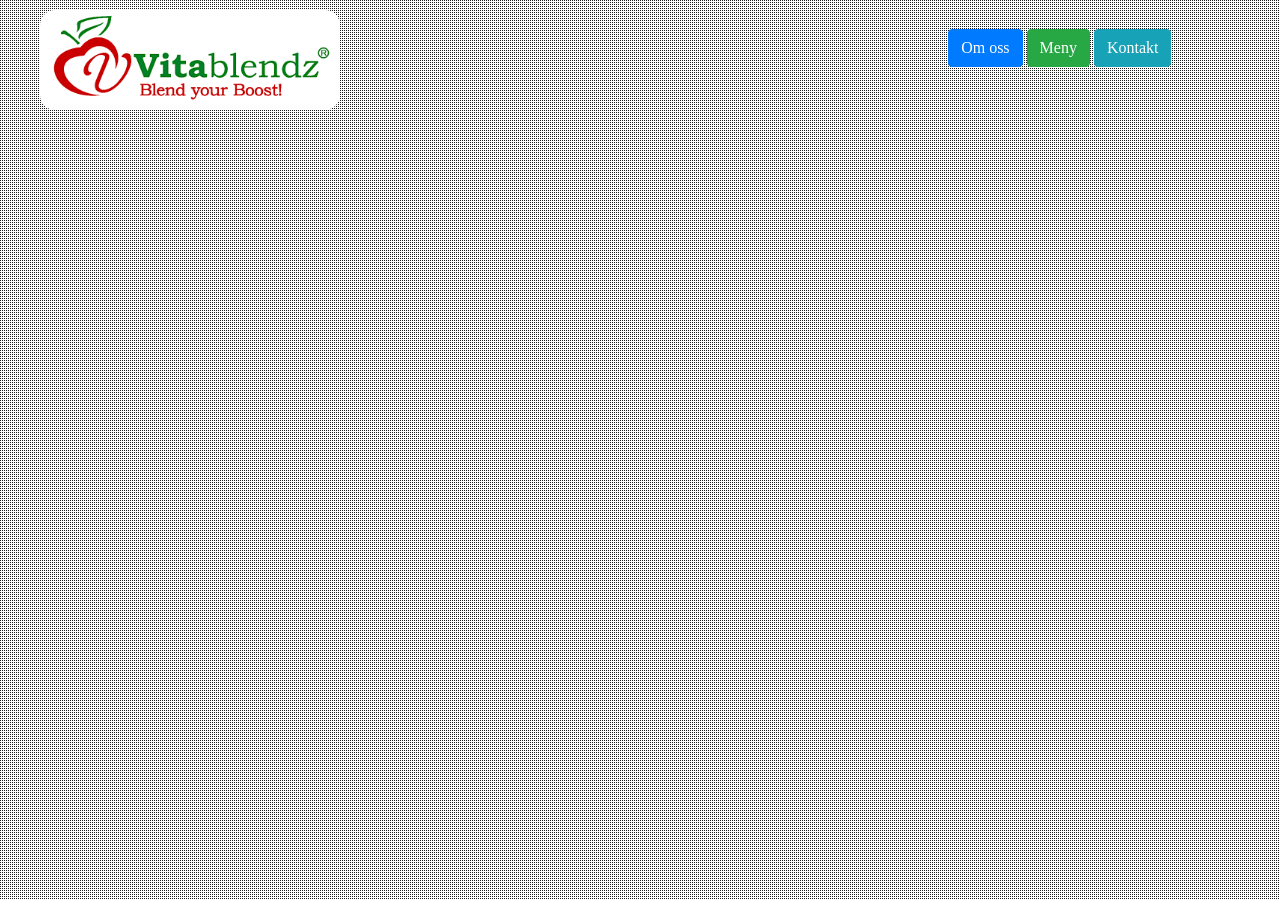
==== index.html @ 2c44084e "Created juice shop website A mouthwatering web desing for a juice shop." ====
<!DOCTYPE html>
<html lang="en">
  <head>
    <!-- Required meta tags -->
    <meta charset="utf-8">
    <meta name="viewport" content="width=device-width, initial-scale=1, shrink-to-fit=no">

    <!-- Bootstrap CSS -->
    <link rel="stylesheet" href="https://maxcdn.bootstrapcdn.com/bootstrap/4.0.0-beta/css/bootstrap.min.css" integrity="sha384-/Y6pD6FV/Vv2HJnA6t+vslU6fwYXjCFtcEpHbNJ0lyAFsXTsjBbfaDjzALeQsN6M" crossorigin="anonymous">
     
    <link rel="stylesheet" type="text/css" href="css/style.css" />
      <link rel="stylesheet" href="https://cdnjs.cloudflare.com/ajax/libs/animate.css/3.5.2/animate.min.css">
      
      <link href="https://maxcdn.bootstrapcdn.com/font-awesome/4.7.0/css/font-awesome.min.css" rel="stylesheet" integrity="sha384-wvfXpqpZZVQGK6TAh5PVlGOfQNHSoD2xbE+QkPxCAFlNEevoEH3Sl0sibVcOQVnN" crossorigin="anonymous">
      <link href="https://fonts.googleapis.com/css?family=Wendy+One" rel="stylesheet">
    
    <script type="text/javascript" src="js/modernizr.custom.25376.js"></script>
      
    <title>Vitablendz</title>
      
  </head>
    
    
    
    
  <body id="page">
     
     
    <ul class="cb-slideshow">
            <li><span>Image 06</span><div><h3>Frozen·Yogurt</h3></div></li>
            <li><span>Image 05</span><div><h3>Smoothie·shakes</h3></div></li>
            <li><span>Image 04</span><div><h3>Super·Juice</h3></div></li>
            <li><span>Image 03</span><div><h3>Iced·Coffee</h3></div></li>
            <li><span>Image 02</span><div><h3>Green·Tea·Latte</h3></div></li>
            <li><span>Image 01</span><div><h3>Blend·Your·Boost</h3></div></li>
            
        </ul>
      
      
      
          

     <div class="container" >
            
            <header>
                
                <img src="images/vitablendzLogo.jpg" width="250" height="100" alt="" id="vitaLogo">
                
                <!-- Button trigger modal -->
                <form class="form-inline" style="position:absolute; top:40%; right:1%; transform:translateY(-50%);">
                   
                
                    
                <button type="button" class="btn btn-primary" data-toggle="modal" data-target="#myModal1">
                  Om oss
                </button>

                <button type="button" class="btn btn-success" data-toggle="modal" data-target="#myModal2">
                  Meny
                </button>

                <button type="button" class="btn btn-info btn-md" data-toggle="modal" data-target="#myModal3">
                   Kontakt
                </button>
                    
                   <!--
                <button type="button" class="btn btn-primary" data-toggle="modal" data-target="#myModal4">
                  <a class="link link--yaku" href="#">
					<span>Y</span><span>a</span><span>k</span><span>u</span>					
				</a>
                </button>
                    -->
                </form>
          </header>
          
      </div>
     

    
 
      
      
      
      <!-- modal 1 starts here -->  
      
<div class="modal fade" id="myModal1" tabindex="-1" role="dialog" aria-labelledby="myModalLabel">
  <div class="modal-dialog modal-lg" role="document">
    <div class="modal-content">
      <div class="modal-header">
        <button type="button" class="close" data-dismiss="modal" aria-label="Close"><span aria-hidden="true">&times;</span></button>
        
        <h4 class="modal-title animated bounceInLeft" id="myModalLabel">Om oss</h4>
      </div>
      <div class="modal-body">
          
          <div class="container-fluid">
            <div class="row" id="OmOssInfo">
                <div class="col-sd-4">
                    <p>Vitablendz er en Frozen Yogurt og Smoothie/Juicebar som serverer herlige friske, velsmakende produkter med bedre helsegevinst. Vi er lokalisert på Arkaden Torgterassen kjøpesenter i Stavanger sentrum.<br><br> Vi garanterer byens beste iskaffe og Green tea latte.  Kom og bedøm selv!</p>
                </div>
              </div>
              
              
              <div class="row" id="OmOssInfo">
                <div class="col-sd-4">
                    <img alt="Adress" src="images/newfooter.jpg" width="100%" height="100%">
                  </div>
              </div>
          </div>
          
          
       
      </div>
        <!--<div class="modal-footer">
           we can add images here instead
        <button type="button" class="btn btn-default" data-dismiss="modal">Luke</button>
        <button type="button" class="btn btn-primary">Bestill time</button>
             
      </div>-->
    </div>
  </div>
</div>
      
      
       <!-- modal 2 starts here -->  
      
<div class="modal fade" id="myModal2" tabindex="-1" role="dialog" aria-labelledby="myModalLabel">
  <div class="modal-dialog modal-lg" role="document">
    <div class="modal-content ">
      <div class="modal-header">
        <button type="button" class="close" data-dismiss="modal" aria-label="Close"><span aria-hidden="true">&times;</span></button>
        
        <h4 class="modal-title animated bounceInLeft" id="myModalLabel">Meny</h4>
      </div>
        
        
      <div class="modal-body">
        <div id="accordion" role="tablist">  
          <div class="card">
            <div class="card-header" role="tab" id="headingOne">
              <h5 class="mb-0">
                <a data-toggle="collapse" href="#collapseOne" aria-expanded="true" aria-controls="collapseOne">
                  Frozen Yogurt
                </a>
              </h5>
            </div>

            <div id="collapseOne" class="collapse show" role="tabpanel" aria-labelledby="headingOne" data-parent="#accordion">
              <div class="card-body">
                Laget med EKTE frukt og bær. Velg mellom naturlige frukt og bær som så blandes med plain Frozen Yogurt. Topp med dine favoritter.Tilsettes Supermatprodukter for en ekstra næringsboost! Pris fra: 40kr
                  <br>
                <img src="images/frozenYougurt.png" width="20%" height="20%" >
                <img src="images/frozenYougurt.png" width="20%" height="20%" >
                <img src="images/frozenYougurt.png" width="20%" height="20%" >
              </div>
            </div>
          </div>
          <div class="card">
            <div class="card-header" role="tab" id="headingTwo">
              <h5 class="mb-0">
                <a class="collapsed" data-toggle="collapse" href="#collapseTwo" aria-expanded="false" aria-controls="collapseTwo">
                  Smoothieshakes
                </a>
              </h5>
            </div>
            <div id="collapseTwo" class="collapse" role="tabpanel" aria-labelledby="headingTwo" data-parent="#accordion">
              <div class="card-body">
                Fruktsmoothie og rist jeg en drikk. Nøye utvalgte ingredienser med fokus på sunnhet. Oppkvikkende og gir metthetsfølelse som varer. Tilsettes Supermatprodukter for en ekstra næringsboost! Pris fra: 40kr
                  <br>
                <img src="images/Smoothieshakes.png" width="20%" height="20%" >
                <img src="images/Smoothieshakes.png" width="20%" height="20%" >
                <img src="images/Smoothieshakes.png" width="20%" height="20%" >
              </div>
            </div>
          </div>
          <div class="card">
            <div class="card-header" role="tab" id="headingThree">
              <h5 class="mb-0">
                <a class="collapsed" data-toggle="collapse" href="#collapseThree" aria-expanded="false" aria-controls="collapseThree">
                  SuperJuice
                </a>
              </h5>
            </div>
            <div id="collapseThree" class="collapse" role="tabpanel" aria-labelledby="headingThree" data-parent="#accordion">
              <div class="card-body">
                Herlig fersk juice med Supermat. Oppkvikkende og full av antioksidanter, vitaminer og mineraler. Masse mikronæringsstoffer i forhold til kalorimengde. Pris fra: 40kr
                  <br>
                <img src="images/applejuice.jpg" width="20%" height="20%" >
                <img src="images/bananajuice.jpg" width="20%" height="20%" >
                <img src="images/carrotjuice.jpg" width="20%" height="20%" >
              </div>
            </div>
          </div>
          <div class="card">
            <div class="card-header" role="tab" id="headingFour">
              <h5 class="mb-0">
                <a class="collapsed" data-toggle="collapse" href="#collapseFour" aria-expanded="false" aria-controls="collapseFour">
                  Iced Coffee
                </a>
              </h5>
            </div>
            <div id="collapseFour" class="collapse" role="tabpanel" aria-labelledby="headingFour" data-parent="#accordion">
              <div class="card-body">
                Latte med eksotisk lucuma frukt. Mocca med kraftig kakao. Pris fra: 40kr
                  <br>
                <img src="images/icecoffeee.png" width="20%" height="20%" >
                <img src="images/icecoffeee.png" width="20%" height="20%" >
                <img src="images/icecoffeee.png" width="20%" height="20%" >
              </div>
            </div>
          </div>
          <div class="card">
            <div class="card-header" role="tab" id="headingFive">
              <h5 class="mb-0">
                <a class="collapsed" data-toggle="collapse" href="#collapseFive" aria-expanded="false" aria-controls="collapseFive">
                  Green Tea Latte
                </a>
              </h5>
            </div>
            <div id="collapseFive" class="collapse" role="tabpanel" aria-labelledby="headingFive" data-parent="#accordion">
              <div class="card-body">
                Green tea latte med ekte Matcha japansk grønn te. Pris fra: 40kr <br>
                <img src="images/iscafe%20greentea%20late.png" width="20%" height="20%" >
                <img src="images/iscafe%20greentea%20late.png" width="20%" height="20%" >
                <img src="images/iscafe%20greentea%20late.png" width="20%" height="20%" >
              </div>
            </div>
          </div>
        </div>
      </div><!--
      <div class="modal-footer">
           we can add images here instead
        <button type="button" class="btn btn-default" data-dismiss="modal">Luke</button>
        <button type="button" class="btn btn-primary">Bestill time</button>
            
      </div>-->
    </div>
  </div>
</div>
      
      
      <!-- modal 3 starts here -->  
      
<div class="modal fade" id="myModal3" tabindex="-1" role="dialog" aria-labelledby="myModalLabel">
  <div class="modal-dialog modal-lg" role="document">
    <div class="modal-content">
      <div class="modal-header">
        <button type="button" class="close" data-dismiss="modal" aria-label="Close"><span aria-hidden="true">&times;</span></button>
        
        <h4 class="modal-title animated bounceInLeft" id="myModalLabel" > Kontakt</h4>
      </div>
      <div class="modal-body">
          
          
         <div class="container-fluid">
            <div class="row" id="kontakts">
                <div class="col-sd-4">
                    <div id="contactus">
                        <i class="fa fa-map-marker" aria-hidden="true" style="color:orange;"></i> Klubbgata 5, 4013 Stavanger
                         <br>
                         <i class="fa fa-phone" aria-hidden="true" style="color:yellow;"></i> (+47) 00000000
                         <br>
                         <i class="fa fa-envelope-o" aria-hidden="true" style="color:lightgreen;"></i> post@vitablendz.no
                         <br>
                    </div>
                    <div id="openingHours">
                             Åpningstider:<br>
                             Hverdager 10:00-20:00 <br>
                             Lørdag 10:00-18:00 <br>
                             
                    </div>
                    
                    <div id="faceInstaIcons">
                        <div class="wrapper2">
                            <ul>
                                <a href="https://www.facebook.com/Vitablendzstavanger/" target="_blank">
                                <li class="facebook"><i class="fa fa-facebook fa-2x" aria-hidden="true"></i></li></a>
                                <a href="https://www.instagram.com/vitablendz/" target="_blank">
                                <li class="instagram"><i class="fa fa-instagram fa-2x" aria-hidden="true"></i></li></a>
                                <!--<li class="google"><i class="fa fa-google fa-2x" aria-hidden="true"></i></li>
                                <li class="whatsapp"><i class="fa fa-whatsapp fa-2x" aria-hidden="true"></i></li>-->
                            </ul>
                          </div>
                    </div>
                </div>
            </div>
              
            <div class="row" id="adressImage">
              <div class="col-sd-4">
                  <a href="https://www.google.no/maps/place/Vitablendz+Arcade+Torgterrassen/@58.970761,5.7336372,17z/data=!3m1!4b1!4m5!3m4!1s0x463a35361034522b:0xa3e59a1e9c621ef0!8m2!3d58.970761!4d5.7358259" target="_blank" ><img alt="Adress" src="images/svgSentrum.png" width="100%" height="100%"></a>
                </div>
            </div>    
        </div>
        
    </div>
        
        <div class="modal-footer" id="DeveloperInfo">
         <p  style="font-family: Helvetica Neue, Helvetica, Arial; font-size: 16px; margin-bottom: 0px; text-align: left; color: white;"> ©2017 Vitablendz AS  <br> Developed by: Henok T. </p>
        </div>
        
    </div>
  </div>
</div>
      
      
      <!-- modal 4 starts here   
      
<div class="modal fade" id="myModal4" tabindex="-1" role="dialog" aria-labelledby="myModalLabel">
  <div class="modal-dialog modal-lg" role="document">
    <div class="modal-content">
      <div class="modal-header">
        <button type="button" class="close" data-dismiss="modal" aria-label="Close"><span aria-hidden="true">&times;</span></button>
        
        <h4 class="modal-title animated bounceInRight" id="myModalLabel" > kontakt</h4>
      </div>
      <div class="modal-body">
       <p>Lorem ipsum dolor sit amet, consectetur adipiscing elit. Quisque vitae lacus ullamcorper, vestibulum mauris in, condimentum nisi. Vivamus porttitor condimentum magna, eget sagittis velit ornare in. Mauris sit amet ligula quis augue venenatis malesuada id id libero. In hac habitasse platea dictumst. Vivamus in nulla quis lorem viverra venenatis. Vivamus ut posuere nulla. Integer blandit gravida justo, eget bibendum mi. Aliquam erat volutpat. Pellentesque nec convallis turpis.
        </p>
      </div>
      <div class="modal-footer">
          <!-- we can add images here instead
        <button type="button" class="btn btn-default" data-dismiss="modal">Luke</button>
        <button type="button" class="btn btn-primary">Bestill time</button>
            
      </div>
    </div>
  </div>
</div>
      -->
      <!-- modal 4 ends here -->

      
      

      
<!-- menu sidebar commented our for a while
  <div class="menu">
      <div class="title" id="menu">ት ሕ ዝ ቶ</div>
          <ul class="nav" id="nav">
                    <li id="zirzir"><a href="#page1">መእተዊ</a></li>
                    <li id="zirzir"><a href="#page2">ኣተኩሮ</a></li>
                    <li id="zirzir"><a href="#">ማሕበራዊ ሕይወት</a></li>
                    <li id="zirzir"><a href="#">ንተምሃሮ</a></li>
                    <li id="zirzir"><a href="#">ንወለዲ</a></li>
                    <li id="zirzir"><a href="#">ካብ መጻሕፍቲ</a></li>
                    <li id="zirzir"><a href="#">ርኸቡና</a></li>
          </ul>
  </div>
-->  
  

<script>

    
    
</script>

  

      
   
   
    
      

    <!-- Optional JavaScript -->
    <!-- jQuery first, then Popper.js, then Bootstrap JS -->
    <script src="https://code.jquery.com/jquery-3.2.1.slim.min.js" integrity="sha384-KJ3o2DKtIkvYIK3UENzmM7KCkRr/rE9/Qpg6aAZGJwFDMVNA/GpGFF93hXpG5KkN" crossorigin="anonymous"></script>
    <script src="https://cdnjs.cloudflare.com/ajax/libs/popper.js/1.11.0/umd/popper.min.js" integrity="sha384-b/U6ypiBEHpOf/4+1nzFpr53nxSS+GLCkfwBdFNTxtclqqenISfwAzpKaMNFNmj4" crossorigin="anonymous"></script>
    <script src="https://maxcdn.bootstrapcdn.com/bootstrap/4.0.0-beta/js/bootstrap.min.js" integrity="sha384-h0AbiXch4ZDo7tp9hKZ4TsHbi047NrKGLO3SEJAg45jXxnGIfYzk4Si90RDIqNm1" crossorigin="anonymous"></script>
  </body>
</html>
---- css/style.css ----
body,div,dl,dt,dd,ul,ol,li,h1,h2,h3,h4,h5,h6,pre,form,fieldset,input,textarea,p,blockquote,th,td { 
	margin:0;
	padding:0;
}
html,body {
	margin:0;
	padding:0;
}

h1,h2,h3,h4,h5,h6 {
	font-size:100%;
	font-weight:normal;
}

q:before,q:after {
	content:'';
}

abbr,acronym { border:0;
}

/* General Demo Style */


body{
    overflow-x: hidden;
    overflow-y: hidden;
}

a{
	color: #333;
	text-decoration: none;
}
.container{
	position: relative;
	text-align: center;
   
}
.clr{
	clear: both;
}
.container > header{
	padding: 10px 10px 10px 10px;
	margin: 0px 10px 10px -5%;
	position: relative;
	display: block;
	text-shadow: 1px 1px 1px rgba(0,0,0,0.2);
    text-align: left;
}

/*
.container > header h1{
	font-family: 'BebasNeueRegular', 'Arial Narrow', Arial, sans-serif;
	font-size: 35px;
	line-height: 35px;
	position: relative;
	font-weight: 400;
	color: #fff;
	text-shadow: 1px 1px 1px rgba(0,0,0,0.3);
    padding: 0px 0px 5px 0px;
}
.container > header h1 span{

}
.container > header h2, p.info{
	font-size: 16px;
	font-style: italic;
	color: #f8f8f8;
	text-shadow: 1px 1px 1px rgba(0,0,0,0.6);
}
*/




/**  Background images slideshow ends here  */



/**  MODAL effect starts  here  */
.modal-content, .close{
    
    background-color: rgba(0,0,0,0.4);
    color: white;
    font-size: 20px;
    text-align: center;
    
}

.modal{
    position: fixed;
    top: 60%;
    left: 50%;
    transform: translate(-50%, -50%);
    width: 900px;
    max-width: 100%;
    height: 600px;
    max-height: 100%;
   
   
}
.modal.fade .modal-dialog {
   -webkit-transform: translate(0);
   -moz-transform: translate(0);
   transform: translate(0);
}

.modal-header {
    border-bottom: none;
    padding: 10px 20px 10px 10px;
    background-image: url(../images/pattern2.png);
    height: 80px;
    background-size: cover;
    background-repeat: no-repeat;
    background-position: center center;
    border-top-left-radius: 8px;
    border-top-right-radius: 8px;
    border-bottom-left-radius: 0px;
    border-bottom-right-radius: 0px;}


.modal-footer{
    border-bottom: none;
    height: 60px;
    text-decoration: none !important;
    text-decoration-color: none !important;
    text-decoration-line: none !important;
    /*background-image: url(../images/newfooter.jpg);
    background-size: cover;
    background-repeat: no-repeat;
    background-position: center center;*/
    border-top-left-radius: 0px;
    border-top-right-radius: 0px;
    border-bottom-left-radius: 8px;
    border-bottom-right-radius: 8px;
}

.close {
    background-color: white;
    float: right;
    font-size: 60px;
    line-height: 20px;
    padding: 0;
    color: green;
    text-shadow:
        1px 0px 1px green,
        2px 0px 1px #ccc,
        4px 3px 1px #ccc,
        4px 1px 1px #ccc,
        4px 1px 1px #ccc;
}

.modal h4{
    font-size: 30px;
    font-weight: 700;
    color: white;
    text-shadow:
        1px 0px 1px green,
        2px 0px 1px green,
        4px 3px 1px green,
        4px 1px 1px green,
        4px 1px 1px green;
}

.btn{
margin: 2px;
}
.modal-body{
    font-size: 20;
}

#vitaLogo{
    border-radius: 15px;
    width: 300px;
    
}

.card h5{
    text-decoration: none;
}

@media screen and (max-width: 740px) {
	.container > header{
		text-align: center;
        left: -21%;
	}
    
    .btn{
        position: relative;
        left: 60%;
        transform: translateY(20%);}
}



@media screen and (max-width: 415px) {
	.container > header{
		text-align: center;
        left: 4%;
	}
    
    .btn{
        position: relative;
        left: -30%;
        transform: translateY(220%);}
    
    #contactus{
        position: relative;
        text-align:left;
        margin-bottom: 20px;
        font-size: 18px;}
    
    #openingHours{
        position: relative;
        text-align:left;
        margin-bottom: 20px;
        font-size: 18px;}
    
    #adressImage{
        position: relative;
        margin-top: 0px;}
    
    
}

@media screen and (max-width: 376px) {
	.container > header{
		text-align: center;
	}
    
    .btn{
        position: relative;
        left: -22%;
        transform: translateY(220%);}
    
    #contactus{
        position: relative;
        text-align:left;
        margin-bottom: 20px;
        font-size: 18px;}
    
    #openingHours{
        position: relative;
        text-align:left;
        margin-bottom: 20px;
        font-size: 18px;}
    
    #adressImage{
        position: relative;
        margin-top: 0px;}
}

@media screen and (max-width: 322px) {
	.container > header{
		text-align: center;
        left: 1%;
	}
    
    .btn{
        position: relative;
        left: -5%;
        transform: translateY(220%);}
    
    #contactus{
        position: relative;
        text-align:left;
        margin-bottom: 20px;
        font-size: 18px;}
    
    #openingHours{
        position: relative;
        text-align:left;
        margin-bottom: 20px;
        font-size: 18px;}
    
    #adressImage{
        position: relative;
        margin-top: 0px;}
}


/**  MODAL effect ends here  */


/**collapse meny style starts here**/
.card-body{
    font-size: 18px;
    color: brown;
}

#headingOne {
    background-color: #BCED91;
}

#headingTwo {
    background-color: #fff4b2;
}

#headingThree {
    background-color: #DBFEF8;
}

#headingFour {
    background-color: #fff4b2;
}

#headingFive {
    background-color:#BCED91;
}

/**collapse meny style ends here**/

/**Kontakt starts here***/

#contactus{
    position: relative;
    float: left;
    margin-left: 50px;
}

#openingHours{
    position: relative;
    float: left;
    margin-left: 50px;
}

#faceInstaIcons{
    position: relative;
    float: left;
     margin-left: 50px;
}

#kontakts{
    margin-bottom: 20px;
    margin-top: 0;
}
/**Kontakt ends here***/

/** facebook insta icons style starts here  ***/

* {
  margin: 0;
  padding: 0;
}

/* Let's style the wrapper in such away that, 
it should always be at the center of the browser */
.wrapper2 {
    position: relative;
    width: auto;
    /*padding-top: 50px;
    padding-left: 40px;*/
}

/* Style the Un-order list by setting its list-style to none */
.wrapper2 ul {
  list-style: none;
}

/* Style the list items inside the UL list, by setting its width, height and line-height 
  and float them to left and set its border and border-radius.
 
.wrapper2 ul li {
  width: 175px;
  height: 75px;
  line-height: 75px;
  margin: 0 10px;
  text-align: center;
  cursor: pointer;
  border-radius: 50%;
  border: 5px solid #D8E2DC;
  float: left;
  transition: all 0.5s ease;
}*/

/* Style the icons by setting its color and margin-top value to 20px 
to align it properly */
.wrapper2 ul li .fa {
  color: #D8E2DC;
  margin-top: 0px;
    margin-bottom: 10px;
  transition: all 0.5s ease;
}

/* Now target the specific li classes for styling and use box-shadow effect to border and text-shadow effect
  to icons for glowing effect and use transition property for smooth transition effect. */
/*facebook*/
.wrapper2 ul li:hover.facebook {
  /* border: 5px solid #3b5998;
  box-shadow: 0 0 15px #3b5998;*/
  transition: all 0.5s ease;
}

.wrapper2 ul li:hover .fa-facebook {
  color: #3b5998;
  text-shadow: 0 0 15px #3b5998;
  transition: all 0.5s ease;

}



/* instagram */
.wrapper2 ul li:hover.instagram {
 /* border: 5px solid #bc2a8d;
  box-shadow: 0 0 15px #bc2a8d;*/
  transition: all 0.5s ease;
}

.wrapper2 ul li:hover .fa-instagram {
  color: #bc2a8d;
  text-shadow: 0 0 15px #bc2a8d;
  transition: all 0.5s ease;
}
/*

/*twitter
.wrapper2 ul li:hover.twitter {
  border: 5px solid #00aced;
  box-shadow: 0 0 15px #00aced;
  transition: all 0.5s ease;
}

.wrapper2 ul li:hover .fa-twitter {
  color: #00aced;
  text-shadow: 0 0 15px #00aced;
  transition: all 0.5s ease;
}


/* google ----
.wrapper2 ul li:hover.google {
  border: 5px solid #dd4b39;
  box-shadow: 0 0 15px #dd4b39;
  transition: all 0.5s ease;
}

.wrapper2 ul li:hover .fa-google {
  color: #dd4b39;
  text-shadow: 0 0 15px #dd4b39;
  transition: all 0.5s ease;
}

/* whatsapp ----
.wrapper2 ul li:hover.whatsapp {
  border: 5px solid #4dc247;
  box-shadow: 0 0 15px #4dc247;
  transition: all 0.5s ease;
}

.wrapper2 ul li:hover .fa-whatsapp {
  color: #4dc247;
  text-shadow: 0 0 15px #4dc247;
  transition: all 0.5s ease;
}*/

/** the below media query needs editing 

@media screen and (max-width: 640px){
  .wrappe2r {
      width: 350px;
  }
  .wrapper2 ul li{
      margin-top: 10px;
  }
  .wrappe2r ul li.google{
      margin-left: 60px;
  }
}


@media screen and (max-width: 340px){
  .wrapper2 {
      width: 150px;
  }
  .wrapper2 ul li{
      margin:15px;
  }
  .wrappe2r ul li.google{
      margin-left: 15px;
  }
}
**/

/** facebook insta icons style ends here ***/

.cb-slideshow,
            .cb-slideshow:after { 
                position: fixed;
                width: 100%;
                height: 100%;
                top: 0px;
                left: 0px;
                z-index: 0; 
          }
          
          .cb-slideshow:after { 
                content: '';
              background: transparent url(../images/pattern.png) repeat top left;
              
          }
          
          .cb-slideshow li span {
                width: 100%;
                height: 100%;
                position: absolute;
                top: 0px;
                left: 0px;
                color: transparent;
                background-size: 100%;
                background-position: 50% 50%;
                background-repeat: none;
                opacity: 0;
                z-index: 0;
                -webkit-backface-visibility: hidden;
                animation: imageAnimation 36s linear infinite 0s;
          }
          
           .cb-slideshow li div {
                z-index: 1000;
                position: absolute;
                bottom: 10px;
                left: 0px;
                width: 100%;
                text-align: left;
                opacity: 0;
                animation: titleAnimation 36s linear infinite 0s;
            }
          
          .cb-slideshow li div h3 {
                font-family: 'Wendy One', sans-serif;
                font-size: 60px;
                padding: 0 30px;
                line-height: 120px;
                color: #bc2e1e;
                text-shadow:
                    0 1px 0px #FFFFFF,
                    1px 0 0px #FFFFFF,
                    1px 0px 1px #FFFFFF,
                    2px 0px 1px #FFFFFF,
                    2px 0px 2px #FFFFFF,
                    3px 0px 2px #FFFFFF,
                    3px 0px 2px #FFFFFF,
                    4px 0px 3px #FFFFFF,
                    4px 0px 3px #FFFFFF,
                    5px 0px 5px #FFFFFF,
                    6px 0px 6px #008000	,
                    7px 0px 7px #008000	,
                    7px 0px 7px #008000	,
                    2px 0px 8px #008000	;

            }
          
          .cb-slideshow li:nth-child(1) span { 
                background-image: url("../images/6.jpg"); 
                background-repeat: no-repeat;
          }
          
          
          .cb-slideshow li:nth-child(2) span {
                background-image:  url("../images/5.jpg");
                background-repeat:no-repeat;
                animation-delay: 6s;
            }
          
          
          .cb-slideshow li:nth-child(3) span {
                background-image:url("../images/4.jpg");
                background-repeat:no-repeat;
                animation-delay: 12s;
          }
          
          .cb-slideshow li:nth-child(4) span {
                background-image: url("../images/3.jpg");
                background-repeat:no-repeat;
                animation-delay: 18s;
          }
          
          .cb-slideshow li:nth-child(5) span {
                background-image: url("../images/2.png");
                background-repeat:no-repeat;
                animation-delay: 24s;
          }
          
          .cb-slideshow li:nth-child(6) span {
                background-image: url("../images/1.jpg");
                background-repeat:no-repeat;
                animation-delay: 30s;
          }
          
          .cb-slideshow li:nth-child(2) div {
                animation-delay: 6s;
            }
          
            .cb-slideshow li:nth-child(2) div { 
                animation-delay: 6s; 
            }
          
            .cb-slideshow li:nth-child(3) div { 
                animation-delay: 12s; 
            }
          
            .cb-slideshow li:nth-child(4) div { 
                animation-delay: 18s; 
            }
          
            .cb-slideshow li:nth-child(5) div { 
                animation-delay: 24s; 
            }
          
            .cb-slideshow li:nth-child(6) div { 
                animation-delay: 30s; 
            }

          
            @keyframes imageAnimation { 
                0% { opacity: 0; animation-timing-function: ease-in; }
                8% { opacity: 1; animation-timing-function: ease-out; }
                17% { opacity: 1 }
                25% { opacity: 0 }
                100% { opacity: 0 }
            }
          
            @keyframes titleAnimation { 
                0% { opacity: 0 }
                8% { opacity: 1 }
                17% { opacity: 1 }
                19% { opacity: 0 }
                100% { opacity: 0 }
            }
          
          .no-cssanimations .cb-slideshow li span{
                opacity: 1;
            }
          
            @media screen and (max-width: 1140px) { 
                .cb-slideshow li div h3 { font-size: 30px }
                 .cb-slideshow li span {
                  background-position: center; 
                  background-size:  cover;
              }
            }
          
            @media screen and (max-width: 600px) { 
                .cb-slideshow li div h3 { font-size: 20px }
                
                 .cb-slideshow li span {
                  background-position: center; 
                  background-size:  cover;
              }
            }
          
            @keyframes imageAnimation { 
            0% {
                opacity: 0;
                animation-timing-function: ease-in;
            }
            8% {
                opacity: 1;
                transform: scale(1.05);
                animation-timing-function: ease-out;
            }
            17% {
                opacity: 1;
                transform: scale(1.1) rotate(3deg);
            }
            25% {
                opacity: 0;
                transform: scale(1.1) rotate(3deg);
            }
            100% { opacity: 0 }
            }
          
            @keyframes titleAnimation { 
            0% {
                opacity: 0;
                transform: translateX(200px);
            }
            8% {
                opacity: 1;
                transform: translateX(0px);
            }
            17% {
                opacity: 1;
                transform: translateX(0px);
            }
            19% {
                opacity: 0;
                transform: translateX(-400px);
            }
            25% { opacity: 0 }
            100% { opacity: 0 }
        }
          
          /* Show at least something when animations not supported */
          
          .no-cssanimations .cb-slideshow li span{
	           opacity: 1;
          }
          
          @media screen and (max-width: 1140px) { 
	           .cb-slideshow
              
              li div h3 { font-size: 30px }
          }
          
          @media screen and (max-width: 600px) { 
	           .cb-slideshow li div h3 { font-size: 20px }
              
              .cb-slideshow li span {
                  background-position: center; 
                  background-size:  cover;
              }
          }
          
          body {
              font-family: Constantia, Palatino, "Palatino Linotype", "Palatino LT STD", Georgia, serif;
              background:white;
              font-weight: 400;
              overflow-y: hidden;
              overflow-x: hidden;}
}
/**  Background images slideshow ends here  */


/**  added SIDE MENU starts here 

        .menu {
          font-weight: 100;
          background: #efefef;
          width: 180px;
          height: 100%;
          padding-left: 50px;
          position: fixed;
          z-index: 100;
          -webkit-box-shadow: -3px 0px 5px 0px rgba(0, 0, 0, 0.2);
          box-shadow: -3px 0px 5px 0px rgba(0, 0, 0, 0.2);
          right: -130px;
          transition: all 0.3s;
          -webkit-transition: all 0.3s;
          color: #222;
          
        
        }
        .menu:hover, .menu:focus {
          transform: translate3d(-130px, 0, 0);
          animation-timing-function: 1s ease-in;
        }
        .menu #menu {
          top: 50%;
          position: absolute;
          top: 50%;
          -webkit-transform: translateY(-50%);
          -ms-transform: translateY(-50%);
          transform: translateY(-50%);
          transform: rotate(270deg);
          left: -55px;
          font-weight: 800;
          font-size: 25px;
            letter-spacing: 10px;
        }
        .menu #nav {
          display: block !important;
          position: absolute;
          top: 50%;
          -webkit-transform: translateY(-50%);
          -ms-transform: translateY(-50%);
          transform: translateY(-50%);
          font-weight: 100;
        }
        .menu #nav #zirzir {
          padding-bottom: 30px;
          list-style-type: none;
        }
        .menu #nav #zirzir a {
          display: block;
          text-decoration: none;
          color: inherit;
          transition: all 0.3s;
          -webkit-transition: all 0.3s;
        }
        .menu #nav #zirzir a:hover {
          color: #aaa;
        }

        .intro {
          position: absolute;
          top: 30%;
          margin: 0 auto;
          left: 0;
          right: 0;
          font-size: 45px;
          text-align: center;
          font-style: italic;
        }

   added SIDE MENU ends here  */

#OmOssInfo img{
    border-radius: 8px;
}

.fa-map-marker{
    font-size: 20px;
}


#Eriweblogo{
    position: relative;
   bottom: 0;
}

#Eriweblogo:hover {
    background-color: rgba(20,20,20,0.8);
    transition: all 0.5s ease;
    box-shadow: 0 0 15px white;
}

#DeveloperInfo{
    color: white !important;
    text-decoration: none !important;
    text-decoration-color: none !important;
    text-decoration-line: none !important;
    
}

/* additional effects styles  */
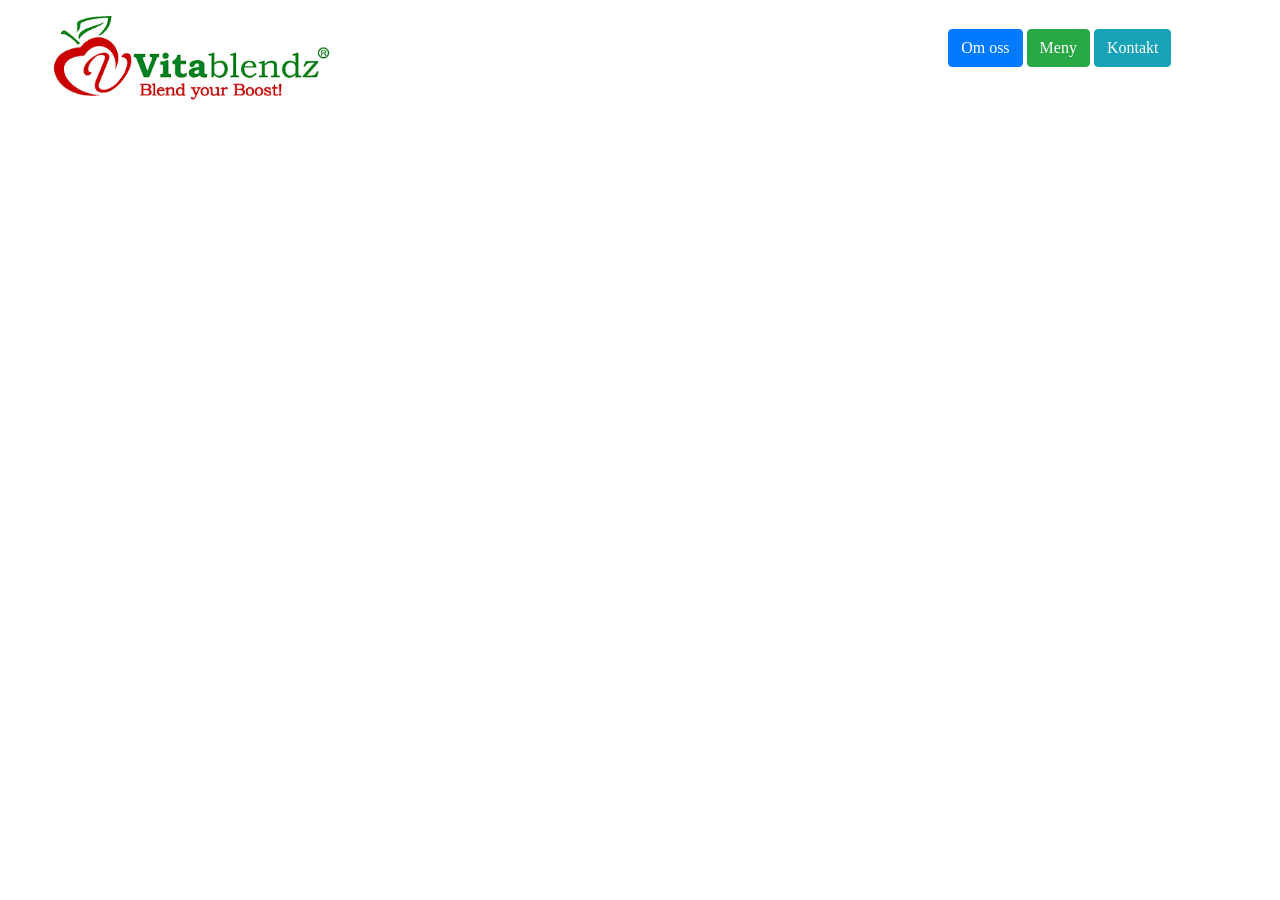
==== commit 4d843175: "Update index.html" ====
--- a/index.html
+++ b/index.html
@@ -1,88 +1,44 @@
 <!DOCTYPE html>
 <html lang="en">
   <head>
-    <!-- Required meta tags -->
-    <meta charset="utf-8">
-    <meta name="viewport" content="width=device-width, initial-scale=1, shrink-to-fit=no">
-
-    <!-- Bootstrap CSS -->
-    <link rel="stylesheet" href="https://maxcdn.bootstrapcdn.com/bootstrap/4.0.0-beta/css/bootstrap.min.css" integrity="sha384-/Y6pD6FV/Vv2HJnA6t+vslU6fwYXjCFtcEpHbNJ0lyAFsXTsjBbfaDjzALeQsN6M" crossorigin="anonymous">
+        <meta charset="utf-8">
+        <meta name="viewport" content="width=device-width, initial-scale=1, shrink-to-fit=no">
+        <link rel="stylesheet" href="https://maxcdn.bootstrapcdn.com/bootstrap/4.0.0-beta/css/bootstrap.min.css" integrity="sha384-/Y6pD6FV/Vv2HJnA6t+vslU6fwYXjCFtcEpHbNJ0lyAFsXTsjBbfaDjzALeQsN6M" crossorigin="anonymous">
+        <link rel="stylesheet" type="text/css" href="css/style.css" />
+        <link rel="stylesheet" href="https://cdnjs.cloudflare.com/ajax/libs/animate.css/3.5.2/animate.min.css">
+        <link href="https://maxcdn.bootstrapcdn.com/font-awesome/4.7.0/css/font-awesome.min.css" rel="stylesheet" integrity="sha384-wvfXpqpZZVQGK6TAh5PVlGOfQNHSoD2xbE+QkPxCAFlNEevoEH3Sl0sibVcOQVnN" crossorigin="anonymous">
+        <link href="https://fonts.googleapis.com/css?family=Wendy+One" rel="stylesheet">
+        <script type="text/javascript" src="js/modernizr.custom.25376.js"></script>
+        <title>Vitablendz</title>
+  </head>
+  <body id="page">
+    <ul class="cb-slideshow">
+        <li><span>Image 06</span><div><h3>Frozen·Yogurt</h3></div></li>
+        <li><span>Image 05</span><div><h3>Smoothie·shakes</h3></div></li>
+        <li><span>Image 04</span><div><h3>Super·Juice</h3></div></li>
+        <li><span>Image 03</span><div><h3>Iced·Coffee</h3></div></li>
+        <li><span>Image 02</span><div><h3>Green·Tea·Latte</h3></div></li>
+        <li><span>Image 01</span><div><h3>Blend·Your·Boost</h3></div></li>
+    </ul>
+    <div class="container">
+        <header>
+        <img src="images/vitablendzLogo.jpg" width="250" height="100" alt="" id="vitaLogo">
+        <!-- Button trigger modal -->
+            <form class="form-inline" style="position:absolute; top:40%; right:1%; transform:translateY(-50%);">
+                <button type="button" class="btn btn-primary" data-toggle="modal" data-target="#myModal1">
+                Om oss
+                </button>
+                <button type="button" class="btn btn-success" data-toggle="modal" data-target="#myModal2">
+                Meny
+                </button>
+                <button type="button" class="btn btn-info btn-md" data-toggle="modal" data-target="#myModal3">
+                Kontakt
+                </button>
+            </form>
+        </header>
+    </div>
      
-    <link rel="stylesheet" type="text/css" href="css/style.css" />
-      <link rel="stylesheet" href="https://cdnjs.cloudflare.com/ajax/libs/animate.css/3.5.2/animate.min.css">
-      
-      <link href="https://maxcdn.bootstrapcdn.com/font-awesome/4.7.0/css/font-awesome.min.css" rel="stylesheet" integrity="sha384-wvfXpqpZZVQGK6TAh5PVlGOfQNHSoD2xbE+QkPxCAFlNEevoEH3Sl0sibVcOQVnN" crossorigin="anonymous">
-      <link href="https://fonts.googleapis.com/css?family=Wendy+One" rel="stylesheet">
-    
-    <script type="text/javascript" src="js/modernizr.custom.25376.js"></script>
-      
-    <title>Vitablendz</title>
-      
-  </head>
-    
-    
-    
-    
-  <body id="page">
-     
-     
-    <ul class="cb-slideshow">
-            <li><span>Image 06</span><div><h3>Frozen·Yogurt</h3></div></li>
-            <li><span>Image 05</span><div><h3>Smoothie·shakes</h3></div></li>
-            <li><span>Image 04</span><div><h3>Super·Juice</h3></div></li>
-            <li><span>Image 03</span><div><h3>Iced·Coffee</h3></div></li>
-            <li><span>Image 02</span><div><h3>Green·Tea·Latte</h3></div></li>
-            <li><span>Image 01</span><div><h3>Blend·Your·Boost</h3></div></li>
-            
-        </ul>
-      
-      
-      
-          
-
-     <div class="container" >
-            
-            <header>
-                
-                <img src="images/vitablendzLogo.jpg" width="250" height="100" alt="" id="vitaLogo">
-                
-                <!-- Button trigger modal -->
-                <form class="form-inline" style="position:absolute; top:40%; right:1%; transform:translateY(-50%);">
-                   
-                
-                    
-                <button type="button" class="btn btn-primary" data-toggle="modal" data-target="#myModal1">
-                  Om oss
-                </button>
-
-                <button type="button" class="btn btn-success" data-toggle="modal" data-target="#myModal2">
-                  Meny
-                </button>
-
-                <button type="button" class="btn btn-info btn-md" data-toggle="modal" data-target="#myModal3">
-                   Kontakt
-                </button>
-                    
-                   <!--
-                <button type="button" class="btn btn-primary" data-toggle="modal" data-target="#myModal4">
-                  <a class="link link--yaku" href="#">
-					<span>Y</span><span>a</span><span>k</span><span>u</span>					
-				</a>
-                </button>
-                    -->
-                </form>
-          </header>
-          
-      </div>
-     
-
-    
- 
-      
-      
-      
-      <!-- modal 1 starts here -->  
-      
+<!-- modal 1 starts here -->  
 <div class="modal fade" id="myModal1" tabindex="-1" role="dialog" aria-labelledby="myModalLabel">
   <div class="modal-dialog modal-lg" role="document">
     <div class="modal-content">
@@ -100,30 +56,17 @@
                 </div>
               </div>
               
-              
               <div class="row" id="OmOssInfo">
                 <div class="col-sd-4">
                     <img alt="Adress" src="images/newfooter.jpg" width="100%" height="100%">
                   </div>
               </div>
           </div>
-          
-          
-       
-      </div>
-        <!--<div class="modal-footer">
-           we can add images here instead
-        <button type="button" class="btn btn-default" data-dismiss="modal">Luke</button>
-        <button type="button" class="btn btn-primary">Bestill time</button>
-             
-      </div>-->
+      </div>
     </div>
   </div>
 </div>
-      
-      
-       <!-- modal 2 starts here -->  
-      
+<!-- modal 2 starts here -->  
 <div class="modal fade" id="myModal2" tabindex="-1" role="dialog" aria-labelledby="myModalLabel">
   <div class="modal-dialog modal-lg" role="document">
     <div class="modal-content ">
@@ -132,8 +75,6 @@
         
         <h4 class="modal-title animated bounceInLeft" id="myModalLabel">Meny</h4>
       </div>
-        
-        
       <div class="modal-body">
         <div id="accordion" role="tablist">  
           <div class="card">
@@ -227,20 +168,12 @@
             </div>
           </div>
         </div>
-      </div><!--
-      <div class="modal-footer">
-           we can add images here instead
-        <button type="button" class="btn btn-default" data-dismiss="modal">Luke</button>
-        <button type="button" class="btn btn-primary">Bestill time</button>
-            
-      </div>-->
+      </div>
     </div>
   </div>
 </div>
-      
-      
-      <!-- modal 3 starts here -->  
-      
+       
+<!-- modal 3 starts here -->  
 <div class="modal fade" id="myModal3" tabindex="-1" role="dialog" aria-labelledby="myModalLabel">
   <div class="modal-dialog modal-lg" role="document">
     <div class="modal-content">
@@ -250,8 +183,6 @@
         <h4 class="modal-title animated bounceInLeft" id="myModalLabel" > Kontakt</h4>
       </div>
       <div class="modal-body">
-          
-          
          <div class="container-fluid">
             <div class="row" id="kontakts">
                 <div class="col-sd-4">
@@ -277,94 +208,24 @@
                                 <li class="facebook"><i class="fa fa-facebook fa-2x" aria-hidden="true"></i></li></a>
                                 <a href="https://www.instagram.com/vitablendz/" target="_blank">
                                 <li class="instagram"><i class="fa fa-instagram fa-2x" aria-hidden="true"></i></li></a>
-                                <!--<li class="google"><i class="fa fa-google fa-2x" aria-hidden="true"></i></li>
-                                <li class="whatsapp"><i class="fa fa-whatsapp fa-2x" aria-hidden="true"></i></li>-->
                             </ul>
                           </div>
                     </div>
                 </div>
             </div>
-              
             <div class="row" id="adressImage">
               <div class="col-sd-4">
                   <a href="https://www.google.no/maps/place/Vitablendz+Arcade+Torgterrassen/@58.970761,5.7336372,17z/data=!3m1!4b1!4m5!3m4!1s0x463a35361034522b:0xa3e59a1e9c621ef0!8m2!3d58.970761!4d5.7358259" target="_blank" ><img alt="Adress" src="images/svgSentrum.png" width="100%" height="100%"></a>
                 </div>
             </div>    
         </div>
-        
-    </div>
-        
+    </div>
         <div class="modal-footer" id="DeveloperInfo">
-         <p  style="font-family: Helvetica Neue, Helvetica, Arial; font-size: 16px; margin-bottom: 0px; text-align: left; color: white;"> ©2017 Vitablendz AS  <br> Developed by: Henok T. </p>
+         <p  style="font-family: Helvetica Neue, Helvetica, Arial; font-size: 10px; margin-bottom: 0px; text-align: left; color: white;"> ©2017 Vitablendz AS  <br> Developed by: Henok T. </p>
         </div>
-        
     </div>
   </div>
 </div>
-      
-      
-      <!-- modal 4 starts here   
-      
-<div class="modal fade" id="myModal4" tabindex="-1" role="dialog" aria-labelledby="myModalLabel">
-  <div class="modal-dialog modal-lg" role="document">
-    <div class="modal-content">
-      <div class="modal-header">
-        <button type="button" class="close" data-dismiss="modal" aria-label="Close"><span aria-hidden="true">&times;</span></button>
-        
-        <h4 class="modal-title animated bounceInRight" id="myModalLabel" > kontakt</h4>
-      </div>
-      <div class="modal-body">
-       <p>Lorem ipsum dolor sit amet, consectetur adipiscing elit. Quisque vitae lacus ullamcorper, vestibulum mauris in, condimentum nisi. Vivamus porttitor condimentum magna, eget sagittis velit ornare in. Mauris sit amet ligula quis augue venenatis malesuada id id libero. In hac habitasse platea dictumst. Vivamus in nulla quis lorem viverra venenatis. Vivamus ut posuere nulla. Integer blandit gravida justo, eget bibendum mi. Aliquam erat volutpat. Pellentesque nec convallis turpis.
-        </p>
-      </div>
-      <div class="modal-footer">
-          <!-- we can add images here instead
-        <button type="button" class="btn btn-default" data-dismiss="modal">Luke</button>
-        <button type="button" class="btn btn-primary">Bestill time</button>
-            
-      </div>
-    </div>
-  </div>
-</div>
-      -->
-      <!-- modal 4 ends here -->
-
-      
-      
-
-      
-<!-- menu sidebar commented our for a while
-  <div class="menu">
-      <div class="title" id="menu">ት ሕ ዝ ቶ</div>
-          <ul class="nav" id="nav">
-                    <li id="zirzir"><a href="#page1">መእተዊ</a></li>
-                    <li id="zirzir"><a href="#page2">ኣተኩሮ</a></li>
-                    <li id="zirzir"><a href="#">ማሕበራዊ ሕይወት</a></li>
-                    <li id="zirzir"><a href="#">ንተምሃሮ</a></li>
-                    <li id="zirzir"><a href="#">ንወለዲ</a></li>
-                    <li id="zirzir"><a href="#">ካብ መጻሕፍቲ</a></li>
-                    <li id="zirzir"><a href="#">ርኸቡና</a></li>
-          </ul>
-  </div>
--->  
-  
-
-<script>
-
-    
-    
-</script>
-
-  
-
-      
-   
-   
-    
-      
-
-    <!-- Optional JavaScript -->
-    <!-- jQuery first, then Popper.js, then Bootstrap JS -->
     <script src="https://code.jquery.com/jquery-3.2.1.slim.min.js" integrity="sha384-KJ3o2DKtIkvYIK3UENzmM7KCkRr/rE9/Qpg6aAZGJwFDMVNA/GpGFF93hXpG5KkN" crossorigin="anonymous"></script>
     <script src="https://cdnjs.cloudflare.com/ajax/libs/popper.js/1.11.0/umd/popper.min.js" integrity="sha384-b/U6ypiBEHpOf/4+1nzFpr53nxSS+GLCkfwBdFNTxtclqqenISfwAzpKaMNFNmj4" crossorigin="anonymous"></script>
     <script src="https://maxcdn.bootstrapcdn.com/bootstrap/4.0.0-beta/js/bootstrap.min.js" integrity="sha384-h0AbiXch4ZDo7tp9hKZ4TsHbi047NrKGLO3SEJAg45jXxnGIfYzk4Si90RDIqNm1" crossorigin="anonymous"></script>
--- a/css/style.css
+++ b/css/style.css
@@ -82,7 +82,7 @@
     
     background-color: rgba(0,0,0,0.4);
     color: white;
-    font-size: 20px;
+    font-size: 30px;
     text-align: center;
     
 }
@@ -133,40 +133,29 @@
     border-top-right-radius: 0px;
     border-bottom-left-radius: 8px;
     border-bottom-right-radius: 8px;
+    font-size: 15px;
 }
 
 .close {
-    background-color: white;
     float: right;
-    font-size: 60px;
+    font-size: 40px;
     line-height: 20px;
     padding: 0;
-    color: green;
-    text-shadow:
-        1px 0px 1px green,
-        2px 0px 1px #ccc,
-        4px 3px 1px #ccc,
-        4px 1px 1px #ccc,
-        4px 1px 1px #ccc;
+    color: white;
+    z-index: 2000;
 }
 
 .modal h4{
-    font-size: 30px;
+    font-size: 20px;
     font-weight: 700;
     color: white;
-    text-shadow:
-        1px 0px 1px green,
-        2px 0px 1px green,
-        4px 3px 1px green,
-        4px 1px 1px green,
-        4px 1px 1px green;
 }
 
 .btn{
 margin: 2px;
 }
 .modal-body{
-    font-size: 20;
+    font-size: 15px;
 }
 
 #vitaLogo{
@@ -289,23 +278,23 @@
 }
 
 #headingOne {
-    background-color: #BCED91;
+    background-color: #b2ffb2;
 }
 
 #headingTwo {
-    background-color: #fff4b2;
+    background-color: #99ff99;
 }
 
 #headingThree {
-    background-color: #DBFEF8;
+    background-color: #7fff7f;
 }
 
 #headingFour {
-    background-color: #fff4b2;
+    background-color: #66ff66;
 }
 
 #headingFive {
-    background-color:#BCED91;
+    background-color:#32ff32;
 }
 
 /**collapse meny style ends here**/
@@ -316,18 +305,21 @@
     position: relative;
     float: left;
     margin-left: 50px;
+    margin-bottom: 10px;
+    font-size: 15px;
 }
 
 #openingHours{
     position: relative;
     float: left;
     margin-left: 50px;
+    font-size: 15px;
 }
 
 #faceInstaIcons{
     position: relative;
     float: left;
-     margin-left: 50px;
+    margin:0 auto;
 }
 
 #kontakts{
@@ -496,7 +488,7 @@
           
           .cb-slideshow:after { 
                 content: '';
-              background: transparent url(../images/pattern.png) repeat top left;
+/*              background: transparent url(../images/pattern.png) repeat top left;*/
               
           }
           
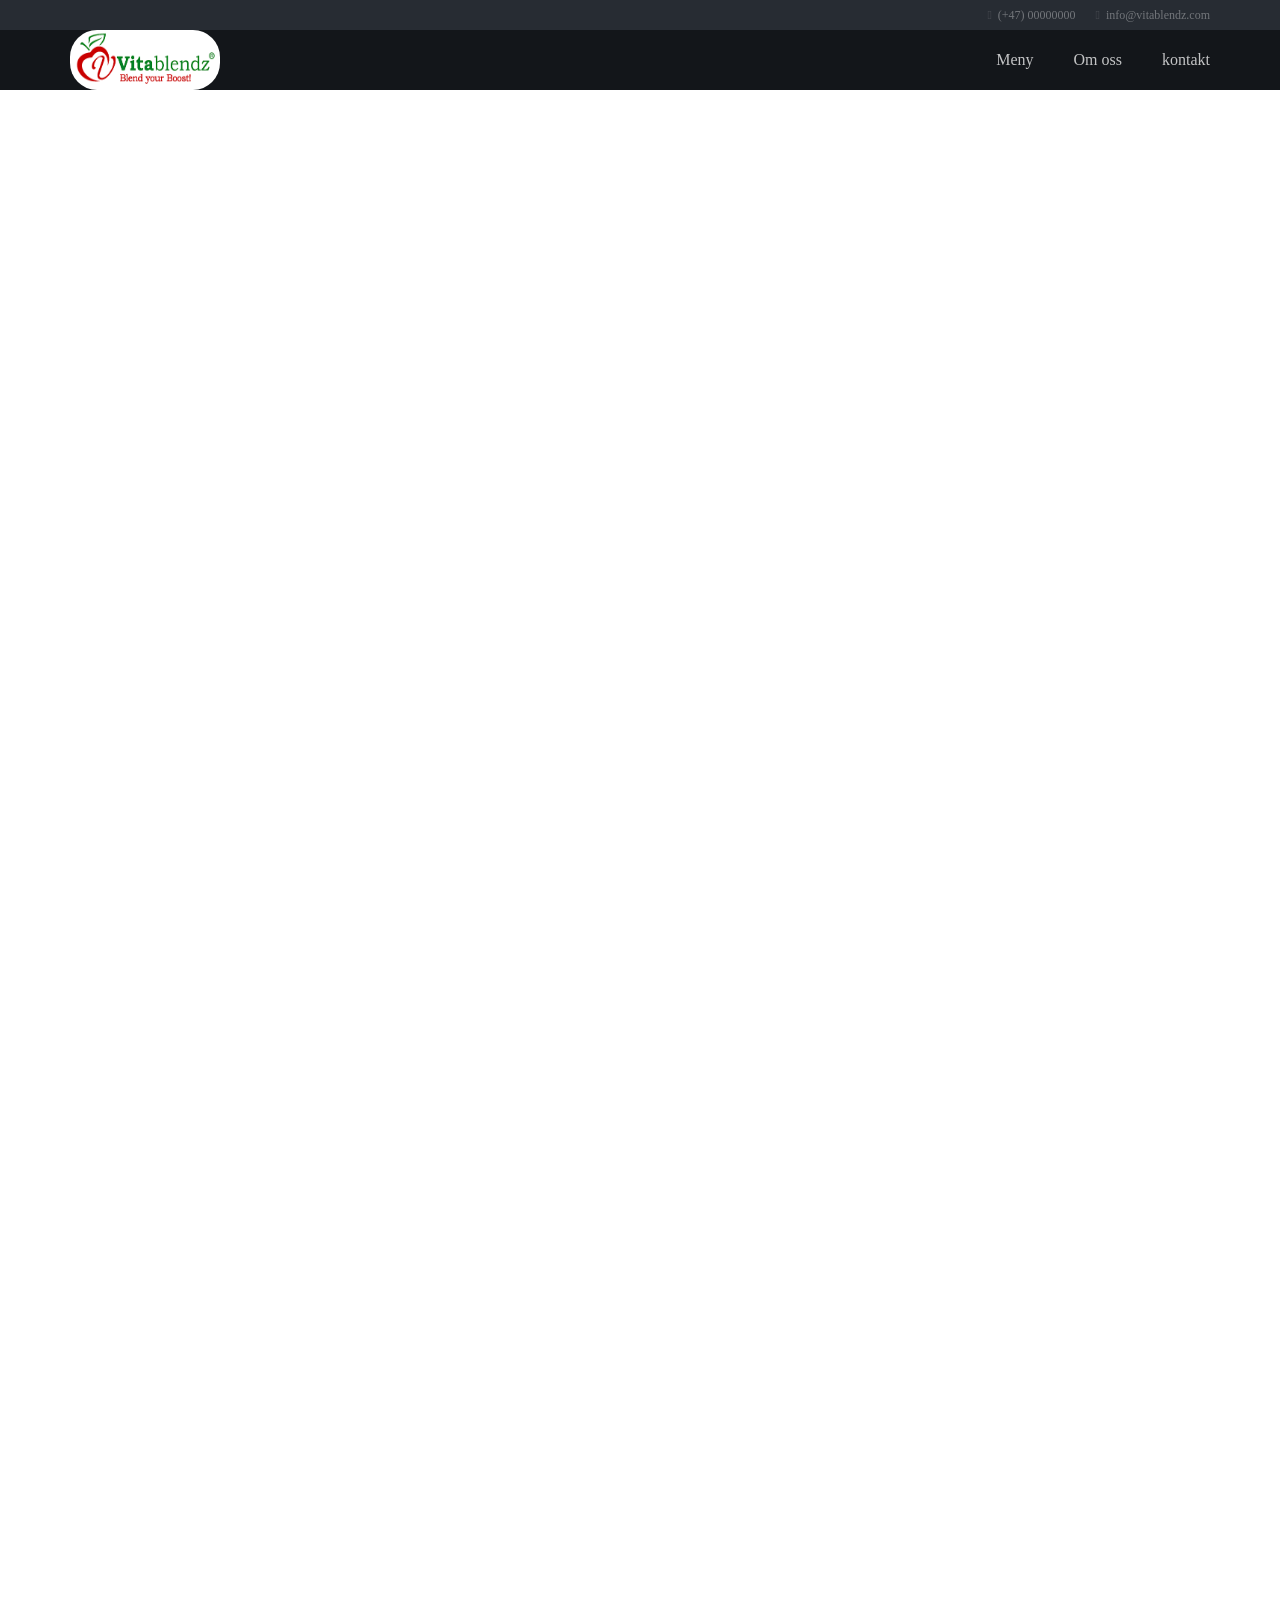
==== commit 1dd5abe2: "updated nav bar" ====
--- a/index.html
+++ b/index.html
@@ -1,233 +1,358 @@
 <!DOCTYPE html>
 <html lang="en">
-  <head>
-        <meta charset="utf-8">
-        <meta name="viewport" content="width=device-width, initial-scale=1, shrink-to-fit=no">
-        <link rel="stylesheet" href="https://maxcdn.bootstrapcdn.com/bootstrap/4.0.0-beta/css/bootstrap.min.css" integrity="sha384-/Y6pD6FV/Vv2HJnA6t+vslU6fwYXjCFtcEpHbNJ0lyAFsXTsjBbfaDjzALeQsN6M" crossorigin="anonymous">
-        <link rel="stylesheet" type="text/css" href="css/style.css" />
-        <link rel="stylesheet" href="https://cdnjs.cloudflare.com/ajax/libs/animate.css/3.5.2/animate.min.css">
-        <link href="https://maxcdn.bootstrapcdn.com/font-awesome/4.7.0/css/font-awesome.min.css" rel="stylesheet" integrity="sha384-wvfXpqpZZVQGK6TAh5PVlGOfQNHSoD2xbE+QkPxCAFlNEevoEH3Sl0sibVcOQVnN" crossorigin="anonymous">
-        <link href="https://fonts.googleapis.com/css?family=Wendy+One" rel="stylesheet">
-        <script type="text/javascript" src="js/modernizr.custom.25376.js"></script>
-        <title>Vitablendz</title>
-  </head>
-  <body id="page">
-    <ul class="cb-slideshow">
-        <li><span>Image 06</span><div><h3>Frozen·Yogurt</h3></div></li>
-        <li><span>Image 05</span><div><h3>Smoothie·shakes</h3></div></li>
-        <li><span>Image 04</span><div><h3>Super·Juice</h3></div></li>
-        <li><span>Image 03</span><div><h3>Iced·Coffee</h3></div></li>
-        <li><span>Image 02</span><div><h3>Green·Tea·Latte</h3></div></li>
-        <li><span>Image 01</span><div><h3>Blend·Your·Boost</h3></div></li>
-    </ul>
-    <div class="container">
-        <header>
+
+<head>
+  <meta charset="utf-8">
+  <meta name="viewport" content="width=device-width, initial-scale=1, shrink-to-fit=no">
+  <link rel="stylesheet" href="https://maxcdn.bootstrapcdn.com/bootstrap/4.0.0-beta/css/bootstrap.min.css"
+    integrity="sha384-/Y6pD6FV/Vv2HJnA6t+vslU6fwYXjCFtcEpHbNJ0lyAFsXTsjBbfaDjzALeQsN6M" crossorigin="anonymous">
+  <link rel="stylesheet" type="text/css" href="css/style.css" />
+  <link rel="stylesheet" type="text/css" href="css/stylus.css" />
+  <link rel="shortcut icon" href="favicon.ico" type="image/x-icon" />
+  <link rel="stylesheet" href="https://cdnjs.cloudflare.com/ajax/libs/animate.css/3.5.2/animate.min.css">
+  <link href="https://maxcdn.bootstrapcdn.com/font-awesome/4.7.0/css/font-awesome.min.css" rel="stylesheet"
+    integrity="sha384-wvfXpqpZZVQGK6TAh5PVlGOfQNHSoD2xbE+QkPxCAFlNEevoEH3Sl0sibVcOQVnN" crossorigin="anonymous">
+  <link href="https://fonts.googleapis.com/css?family=Wendy+One" rel="stylesheet">
+  <script type="text/javascript" src="js/modernizr.custom.25376.js"></script>
+  <script defer src="https://code.jquery.com/jquery-3.2.1.slim.min.js"
+    integrity="sha384-KJ3o2DKtIkvYIK3UENzmM7KCkRr/rE9/Qpg6aAZGJwFDMVNA/GpGFF93hXpG5KkN"
+    crossorigin="anonymous"></script>
+  <script defer src="https://cdnjs.cloudflare.com/ajax/libs/popper.js/1.11.0/umd/popper.min.js"
+    integrity="sha384-b/U6ypiBEHpOf/4+1nzFpr53nxSS+GLCkfwBdFNTxtclqqenISfwAzpKaMNFNmj4"
+    crossorigin="anonymous"></script>
+  <script defer src="https://maxcdn.bootstrapcdn.com/bootstrap/4.0.0-beta/js/bootstrap.min.js"
+    integrity="sha384-h0AbiXch4ZDo7tp9hKZ4TsHbi047NrKGLO3SEJAg45jXxnGIfYzk4Si90RDIqNm1"
+    crossorigin="anonymous"></script>
+
+  <title>Vitablendz</title>
+</head>
+
+<body id="page">
+
+  <header class="header">
+    <div class="top-bar">
+      <div class="top-bar__content">
+        <section class="phone">
+          <i class="fa-solid fa-phone icon"></i>
+          <span>(+47) 00000000</span>
+        </section>
+        <section class="email">
+          <i class="fa-solid fa-envelope icon"></i>
+          <span>info@vitablendz.com</span>
+        </section>
+      </div>
+    </div>
+
+    <div class="bottom-bar">
+      <div class="bottom-bar__content">
+        <a href="#" class="logo">
+          <img class="logo__img" src="/images/vitablendzLogo.jpg" alt="logo">
+          <!-- <span class="logo__text">CloudServices</span> -->
+        </a>
+
+        <nav class="nav">
+          <ul class="nav__list">
+            <li class="nav__item">
+              <a class="nav__link" href="#" data-toggle="modal" data-target="#myModal2">Meny</a>
+            </li>
+            <li class="nav__item">
+              <a class="nav__link" href="#" data-toggle="modal" data-target="#myModal1">Om oss</a>
+            </li>
+            <li class="nav__item">
+              <a class="nav__link" href="#" data-toggle="modal" data-target="#myModal3">kontakt</a>
+            </li>
+          </ul>
+        </nav>
+
+        <div class="hamburger">
+          <div class="bar"></div>
+          <div class="bar"></div>
+          <div class="bar"></div>
+        </div>
+      </div>
+    </div>
+  </header>
+
+  <ul class="cb-slideshow">
+    <li><span>Image 06</span>
+      <div>
+        <h3>Frozen·Yogurt</h3>
+      </div>
+    </li>
+    <li><span>Image 05</span>
+      <div>
+        <h3>Smoothie·shakes</h3>
+      </div>
+    </li>
+    <li><span>Image 04</span>
+      <div>
+        <h3>Super·Juice</h3>
+      </div>
+    </li>
+    <li><span>Image 03</span>
+      <div>
+        <h3>Iced·Coffee</h3>
+      </div>
+    </li>
+    <li><span>Image 02</span>
+      <div>
+        <h3>Green·Tea·Latte</h3>
+      </div>
+    </li>
+    <li><span>Image 01</span>
+      <div>
+        <h3>Blend·Your·Boost</h3>
+      </div>
+    </li>
+  </ul>
+  <div class="container">
+    <!-- <header>
+      <div id="navContent">
         <img src="images/vitablendzLogo.jpg" width="250" height="100" alt="" id="vitaLogo">
-        <!-- Button trigger modal -->
-            <form class="form-inline" style="position:absolute; top:40%; right:1%; transform:translateY(-50%);">
-                <button type="button" class="btn btn-primary" data-toggle="modal" data-target="#myModal1">
-                Om oss
-                </button>
-                <button type="button" class="btn btn-success" data-toggle="modal" data-target="#myModal2">
-                Meny
-                </button>
-                <button type="button" class="btn btn-info btn-md" data-toggle="modal" data-target="#myModal3">
-                Kontakt
-                </button>
-            </form>
-        </header>
-    </div>
-     
-<!-- modal 1 starts here -->  
-<div class="modal fade" id="myModal1" tabindex="-1" role="dialog" aria-labelledby="myModalLabel">
-  <div class="modal-dialog modal-lg" role="document">
-    <div class="modal-content">
-      <div class="modal-header">
-        <button type="button" class="close" data-dismiss="modal" aria-label="Close"><span aria-hidden="true">&times;</span></button>
-        
-        <h4 class="modal-title animated bounceInLeft" id="myModalLabel">Om oss</h4>
-      </div>
-      <div class="modal-body">
-          
+      
+
+        <form class="form-inline" style="position:absolute; top:40%; right:1%; transform:translateY(-50%);">
+          <button type="button" class="btn btn-primary" data-toggle="modal" data-target="#myModal1">
+            Om oss
+          </button>
+          <button type="button" class="btn btn-success" data-toggle="modal" data-target="#myModal2">
+            Meny
+          </button>
+          <button type="button" class="btn btn-info btn-md" data-toggle="modal" data-target="#myModal3">
+            Kontakt
+          </button>
+        </form>
+      </div>
+
+    </header> -->
+  </div>
+
+  <!-- modal 1 starts here -->
+  <div class="modal fade" id="myModal1" tabindex="-1" role="dialog" aria-labelledby="myModalLabel">
+    <div class="modal-dialog modal-lg" role="document">
+      <div class="modal-content">
+        <div class="modal-header">
+          <button type="button" class="close" data-dismiss="modal" aria-label="Close"><span
+              aria-hidden="true">&times;</span></button>
+
+          <h4 class="modal-title animated bounceInLeft" id="myModalLabel">Om oss</h4>
+        </div>
+        <div class="modal-body">
+
           <div class="container-fluid">
             <div class="row" id="OmOssInfo">
-                <div class="col-sd-4">
-                    <p>Vitablendz er en Frozen Yogurt og Smoothie/Juicebar som serverer herlige friske, velsmakende produkter med bedre helsegevinst. Vi er lokalisert på Arkaden Torgterassen kjøpesenter i Stavanger sentrum.<br><br> Vi garanterer byens beste iskaffe og Green tea latte.  Kom og bedøm selv!</p>
-                </div>
-              </div>
-              
-              <div class="row" id="OmOssInfo">
-                <div class="col-sd-4">
-                    <img alt="Adress" src="images/newfooter.jpg" width="100%" height="100%">
+              <div class="col-sd-4">
+                <p>Vitablendz er en Frozen Yogurt og Smoothie/Juicebar som serverer herlige friske, velsmakende
+                  produkter med bedre helsegevinst. Vi er lokalisert på Arkaden Torgterassen kjøpesenter i Stavanger
+                  sentrum.<br><br> Vi garanterer byens beste iskaffe og Green tea latte. Kom og bedøm selv!</p>
+              </div>
+            </div>
+
+            <div class="row" id="OmOssInfo">
+              <div class="col-sd-4">
+                <img alt="Adress" src="images/newfooter.jpg" width="100%" height="100%">
+              </div>
+            </div>
+          </div>
+        </div>
+      </div>
+    </div>
+  </div>
+  <!-- modal 2 starts here -->
+  <div class="modal fade" id="myModal2" tabindex="-1" role="dialog" aria-labelledby="myModalLabel">
+    <div class="modal-dialog modal-lg" role="document">
+      <div class="modal-content ">
+        <div class="modal-header">
+          <button type="button" class="close" data-dismiss="modal" aria-label="Close"><span
+              aria-hidden="true">&times;</span></button>
+
+          <h4 class="modal-title animated bounceInLeft" id="myModalLabel">Meny</h4>
+        </div>
+        <div class="modal-body">
+          <div id="accordion" role="tablist">
+            <div class="card">
+              <div class="card-header" role="tab" id="headingOne">
+                <h5 class="mb-0">
+                  <a data-toggle="collapse" href="#collapseOne" aria-expanded="true" aria-controls="collapseOne">
+                    Frozen Yogurt
+                  </a>
+                </h5>
+              </div>
+
+              <div id="collapseOne" class="collapse show" role="tabpanel" aria-labelledby="headingOne"
+                data-parent="#accordion">
+                <div class="card-body">
+                  Laget med EKTE frukt og bær. Velg mellom naturlige frukt og bær som så blandes med plain Frozen
+                  Yogurt. Topp med dine favoritter.Tilsettes Supermatprodukter for en ekstra næringsboost! Pris fra:
+                  40kr
+                  <br>
+                  <img src="images/frozenYougurt.png" width="20%" height="20%">
+                  <img src="images/frozenYougurt.png" width="20%" height="20%">
+                  <img src="images/frozenYougurt.png" width="20%" height="20%">
+                </div>
+              </div>
+            </div>
+            <div class="card">
+              <div class="card-header" role="tab" id="headingTwo">
+                <h5 class="mb-0">
+                  <a class="collapsed" data-toggle="collapse" href="#collapseTwo" aria-expanded="false"
+                    aria-controls="collapseTwo">
+                    Smoothieshakes
+                  </a>
+                </h5>
+              </div>
+              <div id="collapseTwo" class="collapse" role="tabpanel" aria-labelledby="headingTwo"
+                data-parent="#accordion">
+                <div class="card-body">
+                  Fruktsmoothie og rist jeg en drikk. Nøye utvalgte ingredienser med fokus på sunnhet. Oppkvikkende og
+                  gir metthetsfølelse som varer. Tilsettes Supermatprodukter for en ekstra næringsboost! Pris fra: 40kr
+                  <br>
+                  <img src="images/Smoothieshakes.png" width="20%" height="20%">
+                  <img src="images/Smoothieshakes.png" width="20%" height="20%">
+                  <img src="images/Smoothieshakes.png" width="20%" height="20%">
+                </div>
+              </div>
+            </div>
+            <div class="card">
+              <div class="card-header" role="tab" id="headingThree">
+                <h5 class="mb-0">
+                  <a class="collapsed" data-toggle="collapse" href="#collapseThree" aria-expanded="false"
+                    aria-controls="collapseThree">
+                    SuperJuice
+                  </a>
+                </h5>
+              </div>
+              <div id="collapseThree" class="collapse" role="tabpanel" aria-labelledby="headingThree"
+                data-parent="#accordion">
+                <div class="card-body">
+                  Herlig fersk juice med Supermat. Oppkvikkende og full av antioksidanter, vitaminer og mineraler. Masse
+                  mikronæringsstoffer i forhold til kalorimengde. Pris fra: 40kr
+                  <br>
+                  <img src="images/applejuice.jpg" width="20%" height="20%">
+                  <img src="images/bananajuice.jpg" width="20%" height="20%">
+                  <img src="images/carrotjuice.jpg" width="20%" height="20%">
+                </div>
+              </div>
+            </div>
+            <div class="card">
+              <div class="card-header" role="tab" id="headingFour">
+                <h5 class="mb-0">
+                  <a class="collapsed" data-toggle="collapse" href="#collapseFour" aria-expanded="false"
+                    aria-controls="collapseFour">
+                    Iced Coffee
+                  </a>
+                </h5>
+              </div>
+              <div id="collapseFour" class="collapse" role="tabpanel" aria-labelledby="headingFour"
+                data-parent="#accordion">
+                <div class="card-body">
+                  Latte med eksotisk lucuma frukt. Mocca med kraftig kakao. Pris fra: 40kr
+                  <br>
+                  <img src="images/icecoffeee.png" width="20%" height="20%">
+                  <img src="images/icecoffeee.png" width="20%" height="20%">
+                  <img src="images/icecoffeee.png" width="20%" height="20%">
+                </div>
+              </div>
+            </div>
+            <div class="card">
+              <div class="card-header" role="tab" id="headingFive">
+                <h5 class="mb-0">
+                  <a class="collapsed" data-toggle="collapse" href="#collapseFive" aria-expanded="false"
+                    aria-controls="collapseFive">
+                    Green Tea Latte
+                  </a>
+                </h5>
+              </div>
+              <div id="collapseFive" class="collapse" role="tabpanel" aria-labelledby="headingFive"
+                data-parent="#accordion">
+                <div class="card-body">
+                  Green tea latte med ekte Matcha japansk grønn te. Pris fra: 40kr <br>
+                  <img src="images/iscafe%20greentea%20late.png" width="20%" height="20%">
+                  <img src="images/iscafe%20greentea%20late.png" width="20%" height="20%">
+                  <img src="images/iscafe%20greentea%20late.png" width="20%" height="20%">
+                </div>
+              </div>
+            </div>
+          </div>
+        </div>
+      </div>
+    </div>
+  </div>
+
+  <!-- modal 3 starts here -->
+  <div class="modal fade" id="myModal3" tabindex="-1" role="dialog" aria-labelledby="myModalLabel">
+    <div class="modal-dialog modal-lg" role="document">
+      <div class="modal-content">
+        <div class="modal-header">
+          <button type="button" class="close" data-dismiss="modal" aria-label="Close"><span
+              aria-hidden="true">&times;</span></button>
+          <h4 class="modal-title animated bounceInLeft" id="myModalLabel"> Kontakt</h4>
+        </div>
+        <div class="modal-body">
+          <div class="container-fluid">
+            <div class="row" id="kontakts">
+              <div class="col-sd-4">
+                <div id="contactus">
+                  <i class="fa fa-map-marker" aria-hidden="true" style="color:orange;"></i> Klubbgata 5, 4013 Stavanger
+                  <br>
+                  <i class="fa fa-phone" aria-hidden="true" style="color:yellow;"></i> (+47) 00000000
+                  <br>
+                  <i class="fa fa-envelope-o" aria-hidden="true" style="color:lightgreen;"></i> post@vitablendz.no
+                  <br>
+                </div>
+                <div id="openingHours">
+                  Åpningstider:<br>
+                  Hverdager 10:00-20:00 <br>
+                  Lørdag 10:00-18:00 <br>
+                </div>
+                <div id="faceInstaIcons">
+                  <div class="wrapper2">
+                    <ul>
+                      <a href="https://www.facebook.com/Vitablendzstavanger/" target="_blank">
+                        <li class="facebook"><i class="fa fa-facebook fa-2x" aria-hidden="true"></i></li>
+                      </a>
+                      <a href="https://www.instagram.com/vitablendz/" target="_blank">
+                        <li class="instagram"><i class="fa fa-instagram fa-2x" aria-hidden="true"></i></li>
+                      </a>
+                    </ul>
                   </div>
-              </div>
-          </div>
-      </div>
-    </div>
-  </div>
-</div>
-<!-- modal 2 starts here -->  
-<div class="modal fade" id="myModal2" tabindex="-1" role="dialog" aria-labelledby="myModalLabel">
-  <div class="modal-dialog modal-lg" role="document">
-    <div class="modal-content ">
-      <div class="modal-header">
-        <button type="button" class="close" data-dismiss="modal" aria-label="Close"><span aria-hidden="true">&times;</span></button>
-        
-        <h4 class="modal-title animated bounceInLeft" id="myModalLabel">Meny</h4>
-      </div>
-      <div class="modal-body">
-        <div id="accordion" role="tablist">  
-          <div class="card">
-            <div class="card-header" role="tab" id="headingOne">
-              <h5 class="mb-0">
-                <a data-toggle="collapse" href="#collapseOne" aria-expanded="true" aria-controls="collapseOne">
-                  Frozen Yogurt
-                </a>
-              </h5>
-            </div>
-
-            <div id="collapseOne" class="collapse show" role="tabpanel" aria-labelledby="headingOne" data-parent="#accordion">
-              <div class="card-body">
-                Laget med EKTE frukt og bær. Velg mellom naturlige frukt og bær som så blandes med plain Frozen Yogurt. Topp med dine favoritter.Tilsettes Supermatprodukter for en ekstra næringsboost! Pris fra: 40kr
-                  <br>
-                <img src="images/frozenYougurt.png" width="20%" height="20%" >
-                <img src="images/frozenYougurt.png" width="20%" height="20%" >
-                <img src="images/frozenYougurt.png" width="20%" height="20%" >
-              </div>
-            </div>
-          </div>
-          <div class="card">
-            <div class="card-header" role="tab" id="headingTwo">
-              <h5 class="mb-0">
-                <a class="collapsed" data-toggle="collapse" href="#collapseTwo" aria-expanded="false" aria-controls="collapseTwo">
-                  Smoothieshakes
-                </a>
-              </h5>
-            </div>
-            <div id="collapseTwo" class="collapse" role="tabpanel" aria-labelledby="headingTwo" data-parent="#accordion">
-              <div class="card-body">
-                Fruktsmoothie og rist jeg en drikk. Nøye utvalgte ingredienser med fokus på sunnhet. Oppkvikkende og gir metthetsfølelse som varer. Tilsettes Supermatprodukter for en ekstra næringsboost! Pris fra: 40kr
-                  <br>
-                <img src="images/Smoothieshakes.png" width="20%" height="20%" >
-                <img src="images/Smoothieshakes.png" width="20%" height="20%" >
-                <img src="images/Smoothieshakes.png" width="20%" height="20%" >
-              </div>
-            </div>
-          </div>
-          <div class="card">
-            <div class="card-header" role="tab" id="headingThree">
-              <h5 class="mb-0">
-                <a class="collapsed" data-toggle="collapse" href="#collapseThree" aria-expanded="false" aria-controls="collapseThree">
-                  SuperJuice
-                </a>
-              </h5>
-            </div>
-            <div id="collapseThree" class="collapse" role="tabpanel" aria-labelledby="headingThree" data-parent="#accordion">
-              <div class="card-body">
-                Herlig fersk juice med Supermat. Oppkvikkende og full av antioksidanter, vitaminer og mineraler. Masse mikronæringsstoffer i forhold til kalorimengde. Pris fra: 40kr
-                  <br>
-                <img src="images/applejuice.jpg" width="20%" height="20%" >
-                <img src="images/bananajuice.jpg" width="20%" height="20%" >
-                <img src="images/carrotjuice.jpg" width="20%" height="20%" >
-              </div>
-            </div>
-          </div>
-          <div class="card">
-            <div class="card-header" role="tab" id="headingFour">
-              <h5 class="mb-0">
-                <a class="collapsed" data-toggle="collapse" href="#collapseFour" aria-expanded="false" aria-controls="collapseFour">
-                  Iced Coffee
-                </a>
-              </h5>
-            </div>
-            <div id="collapseFour" class="collapse" role="tabpanel" aria-labelledby="headingFour" data-parent="#accordion">
-              <div class="card-body">
-                Latte med eksotisk lucuma frukt. Mocca med kraftig kakao. Pris fra: 40kr
-                  <br>
-                <img src="images/icecoffeee.png" width="20%" height="20%" >
-                <img src="images/icecoffeee.png" width="20%" height="20%" >
-                <img src="images/icecoffeee.png" width="20%" height="20%" >
-              </div>
-            </div>
-          </div>
-          <div class="card">
-            <div class="card-header" role="tab" id="headingFive">
-              <h5 class="mb-0">
-                <a class="collapsed" data-toggle="collapse" href="#collapseFive" aria-expanded="false" aria-controls="collapseFive">
-                  Green Tea Latte
-                </a>
-              </h5>
-            </div>
-            <div id="collapseFive" class="collapse" role="tabpanel" aria-labelledby="headingFive" data-parent="#accordion">
-              <div class="card-body">
-                Green tea latte med ekte Matcha japansk grønn te. Pris fra: 40kr <br>
-                <img src="images/iscafe%20greentea%20late.png" width="20%" height="20%" >
-                <img src="images/iscafe%20greentea%20late.png" width="20%" height="20%" >
-                <img src="images/iscafe%20greentea%20late.png" width="20%" height="20%" >
-              </div>
-            </div>
-          </div>
-        </div>
-      </div>
-    </div>
-  </div>
-</div>
-       
-<!-- modal 3 starts here -->  
-<div class="modal fade" id="myModal3" tabindex="-1" role="dialog" aria-labelledby="myModalLabel">
-  <div class="modal-dialog modal-lg" role="document">
-    <div class="modal-content">
-      <div class="modal-header">
-        <button type="button" class="close" data-dismiss="modal" aria-label="Close"><span aria-hidden="true">&times;</span></button>
-        
-        <h4 class="modal-title animated bounceInLeft" id="myModalLabel" > Kontakt</h4>
-      </div>
-      <div class="modal-body">
-         <div class="container-fluid">
-            <div class="row" id="kontakts">
-                <div class="col-sd-4">
-                    <div id="contactus">
-                        <i class="fa fa-map-marker" aria-hidden="true" style="color:orange;"></i> Klubbgata 5, 4013 Stavanger
-                         <br>
-                         <i class="fa fa-phone" aria-hidden="true" style="color:yellow;"></i> (+47) 00000000
-                         <br>
-                         <i class="fa fa-envelope-o" aria-hidden="true" style="color:lightgreen;"></i> post@vitablendz.no
-                         <br>
-                    </div>
-                    <div id="openingHours">
-                             Åpningstider:<br>
-                             Hverdager 10:00-20:00 <br>
-                             Lørdag 10:00-18:00 <br>
-                             
-                    </div>
-                    
-                    <div id="faceInstaIcons">
-                        <div class="wrapper2">
-                            <ul>
-                                <a href="https://www.facebook.com/Vitablendzstavanger/" target="_blank">
-                                <li class="facebook"><i class="fa fa-facebook fa-2x" aria-hidden="true"></i></li></a>
-                                <a href="https://www.instagram.com/vitablendz/" target="_blank">
-                                <li class="instagram"><i class="fa fa-instagram fa-2x" aria-hidden="true"></i></li></a>
-                            </ul>
-                          </div>
-                    </div>
-                </div>
+                </div>
+              </div>
             </div>
             <div class="row" id="adressImage">
               <div class="col-sd-4">
-                  <a href="https://www.google.no/maps/place/Vitablendz+Arcade+Torgterrassen/@58.970761,5.7336372,17z/data=!3m1!4b1!4m5!3m4!1s0x463a35361034522b:0xa3e59a1e9c621ef0!8m2!3d58.970761!4d5.7358259" target="_blank" ><img alt="Adress" src="images/svgSentrum.png" width="100%" height="100%"></a>
-                </div>
-            </div>    
-        </div>
-    </div>
+                <a href="https://www.google.no/maps/place/Vitablendz+Arcade+Torgterrassen/@58.970761,5.7336372,17z/data=!3m1!4b1!4m5!3m4!1s0x463a35361034522b:0xa3e59a1e9c621ef0!8m2!3d58.970761!4d5.7358259"
+                  target="_blank"><img alt="Adress" src="images/svgSentrum.png" width="100%" height="100%"></a>
+              </div>
+            </div>
+          </div>
+        </div>
         <div class="modal-footer" id="DeveloperInfo">
-         <p  style="font-family: Helvetica Neue, Helvetica, Arial; font-size: 10px; margin-bottom: 0px; text-align: left; color: white;"> ©2017 Vitablendz AS  <br> Developed by: Henok T. </p>
-        </div>
+          <p
+            style="font-family: Helvetica Neue, Helvetica, Arial; font-size: 10px; margin-bottom: 0px; text-align: left; color: white;">
+            ©2017 Vitablendz AS <br> Developed by: Henok T. </p>
+        </div>
+      </div>
     </div>
   </div>
-</div>
-    <script src="https://code.jquery.com/jquery-3.2.1.slim.min.js" integrity="sha384-KJ3o2DKtIkvYIK3UENzmM7KCkRr/rE9/Qpg6aAZGJwFDMVNA/GpGFF93hXpG5KkN" crossorigin="anonymous"></script>
-    <script src="https://cdnjs.cloudflare.com/ajax/libs/popper.js/1.11.0/umd/popper.min.js" integrity="sha384-b/U6ypiBEHpOf/4+1nzFpr53nxSS+GLCkfwBdFNTxtclqqenISfwAzpKaMNFNmj4" crossorigin="anonymous"></script>
-    <script src="https://maxcdn.bootstrapcdn.com/bootstrap/4.0.0-beta/js/bootstrap.min.js" integrity="sha384-h0AbiXch4ZDo7tp9hKZ4TsHbi047NrKGLO3SEJAg45jXxnGIfYzk4Si90RDIqNm1" crossorigin="anonymous"></script>
-  </body>
+
+  <script>
+    const navEl = document.querySelector('.nav');
+    const hamburgerEl = document.querySelector('.hamburger');
+    const navItemEls = document.querySelectorAll('.nav__item');
+
+    hamburgerEl.addEventListener('click', () => {
+      navEl.classList.toggle('nav--open');
+      hamburgerEl.classList.toggle('hamburger--open');
+    });
+
+    navItemEls.forEach(navItemEl => {
+      navItemEl.addEventListener('click', () => {
+        navEl.classList.remove('nav--open');
+        hamburgerEl.classList.remove('hamburger--open');
+      });
+    });
+  </script>
+</body>
+
 </html>
--- a/css/style.css
+++ b/css/style.css
@@ -1,93 +1,107 @@
-body,div,dl,dt,dd,ul,ol,li,h1,h2,h3,h4,h5,h6,pre,form,fieldset,input,textarea,p,blockquote,th,td { 
-	margin:0;
-	padding:0;
-}
-html,body {
-	margin:0;
-	padding:0;
-}
-
-h1,h2,h3,h4,h5,h6 {
-	font-size:100%;
-	font-weight:normal;
-}
-
-q:before,q:after {
-	content:'';
-}
-
-abbr,acronym { border:0;
+body,
+div,
+dl,
+dt,
+dd,
+ul,
+ol,
+li,
+h1,
+h2,
+h3,
+h4,
+h5,
+h6,
+pre,
+form,
+fieldset,
+input,
+textarea,
+p,
+blockquote,
+th,
+td {
+    margin: 0;
+    padding: 0;
+}
+
+html,
+body {
+    margin: 0;
+    padding: 0;
+}
+
+h1,
+h2,
+h3,
+h4,
+h5,
+h6 {
+    font-size: 100%;
+    font-weight: normal;
+}
+
+q:before,
+q:after {
+    content: '';
+}
+
+abbr,
+acronym {
+    border: 0;
 }
 
 /* General Demo Style */
 
 
-body{
+body {
     overflow-x: hidden;
     overflow-y: hidden;
 }
 
-a{
-	color: #333;
-	text-decoration: none;
-}
-.container{
-	position: relative;
-	text-align: center;
-   
-}
-.clr{
-	clear: both;
-}
-.container > header{
-	padding: 10px 10px 10px 10px;
-	margin: 0px 10px 10px -5%;
-	position: relative;
-	display: block;
-	text-shadow: 1px 1px 1px rgba(0,0,0,0.2);
+a {
+    color: #333;
+    text-decoration: none;
+}
+
+/* #navbar {
+    background-color: green;
+    padding: 5px;
+
+} */
+
+.container {
+    position: relative;
+    text-align: center;
+    display: flex;
+
+}
+
+.clr {
+    clear: both;
+}
+
+.container>header {
+    padding: 10px 10px 10px 10px;
+    margin: 0px 10px 10px -5%;
+    position: relative;
+    /* display: flex; */
+    text-shadow: 1px 1px 1px rgba(0, 0, 0, 0.2);
     text-align: left;
 }
 
-/*
-.container > header h1{
-	font-family: 'BebasNeueRegular', 'Arial Narrow', Arial, sans-serif;
-	font-size: 35px;
-	line-height: 35px;
-	position: relative;
-	font-weight: 400;
-	color: #fff;
-	text-shadow: 1px 1px 1px rgba(0,0,0,0.3);
-    padding: 0px 0px 5px 0px;
-}
-.container > header h1 span{
-
-}
-.container > header h2, p.info{
-	font-size: 16px;
-	font-style: italic;
-	color: #f8f8f8;
-	text-shadow: 1px 1px 1px rgba(0,0,0,0.6);
-}
-*/
-
-
-
-
-/**  Background images slideshow ends here  */
-
-
-
 /**  MODAL effect starts  here  */
-.modal-content, .close{
-    
-    background-color: rgba(0,0,0,0.4);
+.modal-content,
+.close {
+
+    background-color: rgba(0, 0, 0, 0.4);
     color: white;
     font-size: 30px;
     text-align: center;
-    
-}
-
-.modal{
+
+}
+
+.modal {
     position: fixed;
     top: 60%;
     left: 50%;
@@ -96,13 +110,14 @@
     max-width: 100%;
     height: 600px;
     max-height: 100%;
-   
-   
-}
+
+
+}
+
 .modal.fade .modal-dialog {
-   -webkit-transform: translate(0);
-   -moz-transform: translate(0);
-   transform: translate(0);
+    -webkit-transform: translate(0);
+    -moz-transform: translate(0);
+    transform: translate(0);
 }
 
 .modal-header {
@@ -116,10 +131,11 @@
     border-top-left-radius: 8px;
     border-top-right-radius: 8px;
     border-bottom-left-radius: 0px;
-    border-bottom-right-radius: 0px;}
-
-
-.modal-footer{
+    border-bottom-right-radius: 0px;
+}
+
+
+.modal-footer {
     border-bottom: none;
     height: 60px;
     text-decoration: none !important;
@@ -145,134 +161,142 @@
     z-index: 2000;
 }
 
-.modal h4{
+.modal h4 {
     font-size: 20px;
     font-weight: 700;
     color: white;
 }
 
-.btn{
-margin: 2px;
-}
-.modal-body{
+.btn {
+    margin: 2px;
+}
+
+.modal-body {
     font-size: 15px;
 }
 
-#vitaLogo{
+#vitaLogo {
     border-radius: 15px;
     width: 300px;
-    
-}
-
-.card h5{
+}
+
+.card h5 {
     text-decoration: none;
 }
 
 @media screen and (max-width: 740px) {
-	.container > header{
-		text-align: center;
+    .container>header {
+        text-align: center;
         left: -21%;
-	}
-    
-    .btn{
+    }
+
+    .btn {
         position: relative;
         left: 60%;
-        transform: translateY(20%);}
-}
-
-
+        transform: translateY(20%);
+    }
+}
 
 @media screen and (max-width: 415px) {
-	.container > header{
-		text-align: center;
+    .container>header {
+        text-align: center;
         left: 4%;
-	}
-    
-    .btn{
+    }
+
+    .btn {
         position: relative;
         left: -30%;
-        transform: translateY(220%);}
-    
-    #contactus{
-        position: relative;
-        text-align:left;
+        transform: translateY(220%);
+    }
+
+    #contactus {
+        position: relative;
+        text-align: left;
         margin-bottom: 20px;
-        font-size: 18px;}
-    
-    #openingHours{
-        position: relative;
-        text-align:left;
+        font-size: 18px;
+    }
+
+    #openingHours {
+        position: relative;
+        text-align: left;
         margin-bottom: 20px;
-        font-size: 18px;}
-    
-    #adressImage{
-        position: relative;
-        margin-top: 0px;}
-    
-    
+        font-size: 18px;
+    }
+
+    #adressImage {
+        position: relative;
+        margin-top: 0px;
+    }
 }
 
 @media screen and (max-width: 376px) {
-	.container > header{
-		text-align: center;
-	}
-    
-    .btn{
+    .container>header {
+        text-align: center;
+    }
+
+    .btn {
         position: relative;
         left: -22%;
-        transform: translateY(220%);}
-    
-    #contactus{
-        position: relative;
-        text-align:left;
+        transform: translateY(220%);
+    }
+
+    #contactus {
+        position: relative;
+        text-align: left;
         margin-bottom: 20px;
-        font-size: 18px;}
-    
-    #openingHours{
-        position: relative;
-        text-align:left;
+        font-size: 18px;
+    }
+
+    #openingHours {
+        position: relative;
+        text-align: left;
         margin-bottom: 20px;
-        font-size: 18px;}
-    
-    #adressImage{
-        position: relative;
-        margin-top: 0px;}
+        font-size: 18px;
+    }
+
+    #adressImage {
+        position: relative;
+        margin-top: 0px;
+    }
 }
 
 @media screen and (max-width: 322px) {
-	.container > header{
-		text-align: center;
+    .container>header {
+        text-align: center;
         left: 1%;
-	}
-    
-    .btn{
+    }
+
+    .btn {
         position: relative;
         left: -5%;
-        transform: translateY(220%);}
-    
-    #contactus{
-        position: relative;
-        text-align:left;
+        transform: translateY(220%);
+    }
+
+    #contactus {
+        position: relative;
+        text-align: left;
         margin-bottom: 20px;
-        font-size: 18px;}
-    
-    #openingHours{
-        position: relative;
-        text-align:left;
+        font-size: 18px;
+    }
+
+    #openingHours {
+        position: relative;
+        text-align: left;
         margin-bottom: 20px;
-        font-size: 18px;}
-    
-    #adressImage{
-        position: relative;
-        margin-top: 0px;}
-}
-
+        font-size: 18px;
+    }
+
+    #adressImage {
+        position: relative;
+        margin-top: 0px;
+    }
+}
 
 /**  MODAL effect ends here  */
 
 
 /**collapse meny style starts here**/
-.card-body{
+.card-body {
     font-size: 18px;
     color: brown;
 }
@@ -294,14 +318,14 @@
 }
 
 #headingFive {
-    background-color:#32ff32;
+    background-color: #32ff32;
 }
 
 /**collapse meny style ends here**/
 
 /**Kontakt starts here***/
 
-#contactus{
+#contactus {
     position: relative;
     float: left;
     margin-left: 50px;
@@ -309,34 +333,34 @@
     font-size: 15px;
 }
 
-#openingHours{
+#openingHours {
     position: relative;
     float: left;
     margin-left: 50px;
     font-size: 15px;
 }
 
-#faceInstaIcons{
+#faceInstaIcons {
     position: relative;
     float: left;
-    margin:0 auto;
-}
-
-#kontakts{
+    margin: 0 auto;
+}
+
+#kontakts {
     margin-bottom: 20px;
     margin-top: 0;
 }
+
 /**Kontakt ends here***/
 
 /** facebook insta icons style starts here  ***/
 
 * {
-  margin: 0;
-  padding: 0;
-}
-
-/* Let's style the wrapper in such away that, 
-it should always be at the center of the browser */
+    margin: 0;
+    padding: 0;
+}
+
+/* wrapper be at the center of the browser */
 .wrapper2 {
     position: relative;
     width: auto;
@@ -346,474 +370,345 @@
 
 /* Style the Un-order list by setting its list-style to none */
 .wrapper2 ul {
-  list-style: none;
-}
-
-/* Style the list items inside the UL list, by setting its width, height and line-height 
-  and float them to left and set its border and border-radius.
- 
-.wrapper2 ul li {
-  width: 175px;
-  height: 75px;
-  line-height: 75px;
-  margin: 0 10px;
-  text-align: center;
-  cursor: pointer;
-  border-radius: 50%;
-  border: 5px solid #D8E2DC;
-  float: left;
-  transition: all 0.5s ease;
-}*/
+    list-style: none;
+}
 
 /* Style the icons by setting its color and margin-top value to 20px 
 to align it properly */
 .wrapper2 ul li .fa {
-  color: #D8E2DC;
-  margin-top: 0px;
+    color: #D8E2DC;
+    margin-top: 0px;
     margin-bottom: 10px;
-  transition: all 0.5s ease;
-}
-
-/* Now target the specific li classes for styling and use box-shadow effect to border and text-shadow effect
-  to icons for glowing effect and use transition property for smooth transition effect. */
+    transition: all 0.5s ease;
+}
+
 /*facebook*/
 .wrapper2 ul li:hover.facebook {
-  /* border: 5px solid #3b5998;
+    /* border: 5px solid #3b5998;
   box-shadow: 0 0 15px #3b5998;*/
-  transition: all 0.5s ease;
+    transition: all 0.5s ease;
 }
 
 .wrapper2 ul li:hover .fa-facebook {
-  color: #3b5998;
-  text-shadow: 0 0 15px #3b5998;
-  transition: all 0.5s ease;
-
-}
-
-
+    color: #3b5998;
+    text-shadow: 0 0 15px #3b5998;
+    transition: all 0.5s ease;
+
+}
 
 /* instagram */
 .wrapper2 ul li:hover.instagram {
- /* border: 5px solid #bc2a8d;
+    /* border: 5px solid #bc2a8d;
   box-shadow: 0 0 15px #bc2a8d;*/
-  transition: all 0.5s ease;
+    transition: all 0.5s ease;
 }
 
 .wrapper2 ul li:hover .fa-instagram {
-  color: #bc2a8d;
-  text-shadow: 0 0 15px #bc2a8d;
-  transition: all 0.5s ease;
-}
-/*
-
-/*twitter
-.wrapper2 ul li:hover.twitter {
-  border: 5px solid #00aced;
-  box-shadow: 0 0 15px #00aced;
-  transition: all 0.5s ease;
-}
-
-.wrapper2 ul li:hover .fa-twitter {
-  color: #00aced;
-  text-shadow: 0 0 15px #00aced;
-  transition: all 0.5s ease;
-}
-
-
-/* google ----
-.wrapper2 ul li:hover.google {
-  border: 5px solid #dd4b39;
-  box-shadow: 0 0 15px #dd4b39;
-  transition: all 0.5s ease;
-}
-
-.wrapper2 ul li:hover .fa-google {
-  color: #dd4b39;
-  text-shadow: 0 0 15px #dd4b39;
-  transition: all 0.5s ease;
-}
-
-/* whatsapp ----
-.wrapper2 ul li:hover.whatsapp {
-  border: 5px solid #4dc247;
-  box-shadow: 0 0 15px #4dc247;
-  transition: all 0.5s ease;
-}
-
-.wrapper2 ul li:hover .fa-whatsapp {
-  color: #4dc247;
-  text-shadow: 0 0 15px #4dc247;
-  transition: all 0.5s ease;
-}*/
-
-/** the below media query needs editing 
-
-@media screen and (max-width: 640px){
-  .wrappe2r {
-      width: 350px;
-  }
-  .wrapper2 ul li{
-      margin-top: 10px;
-  }
-  .wrappe2r ul li.google{
-      margin-left: 60px;
-  }
-}
-
-
-@media screen and (max-width: 340px){
-  .wrapper2 {
-      width: 150px;
-  }
-  .wrapper2 ul li{
-      margin:15px;
-  }
-  .wrappe2r ul li.google{
-      margin-left: 15px;
-  }
-}
-**/
-
-/** facebook insta icons style ends here ***/
+    color: #bc2a8d;
+    text-shadow: 0 0 15px #bc2a8d;
+    transition: all 0.5s ease;
+}
 
 .cb-slideshow,
-            .cb-slideshow:after { 
-                position: fixed;
-                width: 100%;
-                height: 100%;
-                top: 0px;
-                left: 0px;
-                z-index: 0; 
-          }
-          
-          .cb-slideshow:after { 
-                content: '';
-/*              background: transparent url(../images/pattern.png) repeat top left;*/
-              
-          }
-          
-          .cb-slideshow li span {
-                width: 100%;
-                height: 100%;
-                position: absolute;
-                top: 0px;
-                left: 0px;
-                color: transparent;
-                background-size: 100%;
-                background-position: 50% 50%;
-                background-repeat: none;
-                opacity: 0;
-                z-index: 0;
-                -webkit-backface-visibility: hidden;
-                animation: imageAnimation 36s linear infinite 0s;
-          }
-          
-           .cb-slideshow li div {
-                z-index: 1000;
-                position: absolute;
-                bottom: 10px;
-                left: 0px;
-                width: 100%;
-                text-align: left;
-                opacity: 0;
-                animation: titleAnimation 36s linear infinite 0s;
-            }
-          
-          .cb-slideshow li div h3 {
-                font-family: 'Wendy One', sans-serif;
-                font-size: 60px;
-                padding: 0 30px;
-                line-height: 120px;
-                color: #bc2e1e;
-                text-shadow:
-                    0 1px 0px #FFFFFF,
-                    1px 0 0px #FFFFFF,
-                    1px 0px 1px #FFFFFF,
-                    2px 0px 1px #FFFFFF,
-                    2px 0px 2px #FFFFFF,
-                    3px 0px 2px #FFFFFF,
-                    3px 0px 2px #FFFFFF,
-                    4px 0px 3px #FFFFFF,
-                    4px 0px 3px #FFFFFF,
-                    5px 0px 5px #FFFFFF,
-                    6px 0px 6px #008000	,
-                    7px 0px 7px #008000	,
-                    7px 0px 7px #008000	,
-                    2px 0px 8px #008000	;
-
-            }
-          
-          .cb-slideshow li:nth-child(1) span { 
-                background-image: url("../images/6.jpg"); 
-                background-repeat: no-repeat;
-          }
-          
-          
-          .cb-slideshow li:nth-child(2) span {
-                background-image:  url("../images/5.jpg");
-                background-repeat:no-repeat;
-                animation-delay: 6s;
-            }
-          
-          
-          .cb-slideshow li:nth-child(3) span {
-                background-image:url("../images/4.jpg");
-                background-repeat:no-repeat;
-                animation-delay: 12s;
-          }
-          
-          .cb-slideshow li:nth-child(4) span {
-                background-image: url("../images/3.jpg");
-                background-repeat:no-repeat;
-                animation-delay: 18s;
-          }
-          
-          .cb-slideshow li:nth-child(5) span {
-                background-image: url("../images/2.png");
-                background-repeat:no-repeat;
-                animation-delay: 24s;
-          }
-          
-          .cb-slideshow li:nth-child(6) span {
-                background-image: url("../images/1.jpg");
-                background-repeat:no-repeat;
-                animation-delay: 30s;
-          }
-          
-          .cb-slideshow li:nth-child(2) div {
-                animation-delay: 6s;
-            }
-          
-            .cb-slideshow li:nth-child(2) div { 
-                animation-delay: 6s; 
-            }
-          
-            .cb-slideshow li:nth-child(3) div { 
-                animation-delay: 12s; 
-            }
-          
-            .cb-slideshow li:nth-child(4) div { 
-                animation-delay: 18s; 
-            }
-          
-            .cb-slideshow li:nth-child(5) div { 
-                animation-delay: 24s; 
-            }
-          
-            .cb-slideshow li:nth-child(6) div { 
-                animation-delay: 30s; 
-            }
-
-          
-            @keyframes imageAnimation { 
-                0% { opacity: 0; animation-timing-function: ease-in; }
-                8% { opacity: 1; animation-timing-function: ease-out; }
-                17% { opacity: 1 }
-                25% { opacity: 0 }
-                100% { opacity: 0 }
-            }
-          
-            @keyframes titleAnimation { 
-                0% { opacity: 0 }
-                8% { opacity: 1 }
-                17% { opacity: 1 }
-                19% { opacity: 0 }
-                100% { opacity: 0 }
-            }
-          
-          .no-cssanimations .cb-slideshow li span{
-                opacity: 1;
-            }
-          
-            @media screen and (max-width: 1140px) { 
-                .cb-slideshow li div h3 { font-size: 30px }
-                 .cb-slideshow li span {
-                  background-position: center; 
-                  background-size:  cover;
-              }
-            }
-          
-            @media screen and (max-width: 600px) { 
-                .cb-slideshow li div h3 { font-size: 20px }
-                
-                 .cb-slideshow li span {
-                  background-position: center; 
-                  background-size:  cover;
-              }
-            }
-          
-            @keyframes imageAnimation { 
-            0% {
-                opacity: 0;
-                animation-timing-function: ease-in;
-            }
-            8% {
-                opacity: 1;
-                transform: scale(1.05);
-                animation-timing-function: ease-out;
-            }
-            17% {
-                opacity: 1;
-                transform: scale(1.1) rotate(3deg);
-            }
-            25% {
-                opacity: 0;
-                transform: scale(1.1) rotate(3deg);
-            }
-            100% { opacity: 0 }
-            }
-          
-            @keyframes titleAnimation { 
-            0% {
-                opacity: 0;
-                transform: translateX(200px);
-            }
-            8% {
-                opacity: 1;
-                transform: translateX(0px);
-            }
-            17% {
-                opacity: 1;
-                transform: translateX(0px);
-            }
-            19% {
-                opacity: 0;
-                transform: translateX(-400px);
-            }
-            25% { opacity: 0 }
-            100% { opacity: 0 }
-        }
-          
-          /* Show at least something when animations not supported */
-          
-          .no-cssanimations .cb-slideshow li span{
-	           opacity: 1;
-          }
-          
-          @media screen and (max-width: 1140px) { 
-	           .cb-slideshow
-              
-              li div h3 { font-size: 30px }
-          }
-          
-          @media screen and (max-width: 600px) { 
-	           .cb-slideshow li div h3 { font-size: 20px }
-              
-              .cb-slideshow li span {
-                  background-position: center; 
-                  background-size:  cover;
-              }
-          }
-          
-          body {
-              font-family: Constantia, Palatino, "Palatino Linotype", "Palatino LT STD", Georgia, serif;
-              background:white;
-              font-weight: 400;
-              overflow-y: hidden;
-              overflow-x: hidden;}
-}
+.cb-slideshow:after {
+    position: fixed;
+    width: 100%;
+    height: 100%;
+    top: 0px;
+    left: 0px;
+    z-index: 0;
+}
+
+.cb-slideshow:after {
+    content: '';
+    /*              background: transparent url(../images/pattern.png) repeat top left;*/
+}
+
+.cb-slideshow li span {
+    width: 100%;
+    height: 100%;
+    position: absolute;
+    top: 0px;
+    left: 0px;
+    color: transparent;
+    background-size: 100%;
+    background-position: 50% 50%;
+    background-repeat: none;
+    opacity: 0;
+    z-index: 0;
+    -webkit-backface-visibility: hidden;
+    animation: imageAnimation 36s linear infinite 0s;
+}
+
+.cb-slideshow li div {
+    z-index: 1000;
+    position: absolute;
+    bottom: 10px;
+    left: 0px;
+    width: 100%;
+    text-align: left;
+    opacity: 0;
+    animation: titleAnimation 36s linear infinite 0s;
+}
+
+.cb-slideshow li div h3 {
+    font-family: 'Wendy One', sans-serif;
+    font-size: 60px;
+    padding: 0 30px;
+    line-height: 120px;
+    color: #bc2e1e;
+    text-shadow:
+        0 1px 0px #FFFFFF,
+        1px 0 0px #FFFFFF,
+        1px 0px 1px #FFFFFF,
+        2px 0px 1px #FFFFFF,
+        2px 0px 2px #FFFFFF,
+        3px 0px 2px #FFFFFF,
+        3px 0px 2px #FFFFFF,
+        4px 0px 3px #FFFFFF,
+        4px 0px 3px #FFFFFF,
+        5px 0px 5px #FFFFFF,
+        6px 0px 6px #008000,
+        7px 0px 7px #008000,
+        7px 0px 7px #008000,
+        2px 0px 8px #008000;
+}
+
+.cb-slideshow li:nth-child(1) span {
+    background-image: url("../images/6.jpg");
+    background-repeat: no-repeat;
+}
+
+.cb-slideshow li:nth-child(2) span {
+    background-image: url("../images/5.jpg");
+    background-repeat: no-repeat;
+    animation-delay: 6s;
+}
+
+.cb-slideshow li:nth-child(3) span {
+    background-image: url("../images/4.jpg");
+    background-repeat: no-repeat;
+    animation-delay: 12s;
+}
+
+.cb-slideshow li:nth-child(4) span {
+    background-image: url("../images/3.jpg");
+    background-repeat: no-repeat;
+    animation-delay: 18s;
+}
+
+.cb-slideshow li:nth-child(5) span {
+    background-image: url("../images/2.png");
+    background-repeat: no-repeat;
+    animation-delay: 24s;
+}
+
+.cb-slideshow li:nth-child(6) span {
+    background-image: url("../images/1.jpg");
+    background-repeat: no-repeat;
+    animation-delay: 30s;
+}
+
+.cb-slideshow li:nth-child(2) div {
+    animation-delay: 6s;
+}
+
+.cb-slideshow li:nth-child(2) div {
+    animation-delay: 6s;
+}
+
+.cb-slideshow li:nth-child(3) div {
+    animation-delay: 12s;
+}
+
+.cb-slideshow li:nth-child(4) div {
+    animation-delay: 18s;
+}
+
+.cb-slideshow li:nth-child(5) div {
+    animation-delay: 24s;
+}
+
+.cb-slideshow li:nth-child(6) div {
+    animation-delay: 30s;
+}
+
+
+@keyframes imageAnimation {
+    0% {
+        opacity: 0;
+        animation-timing-function: ease-in;
+    }
+
+    8% {
+        opacity: 1;
+        animation-timing-function: ease-out;
+    }
+
+    17% {
+        opacity: 1
+    }
+
+    25% {
+        opacity: 0
+    }
+
+    100% {
+        opacity: 0
+    }
+}
+
+@keyframes titleAnimation {
+    0% {
+        opacity: 0
+    }
+
+    8% {
+        opacity: 1
+    }
+
+    17% {
+        opacity: 1
+    }
+
+    19% {
+        opacity: 0
+    }
+
+    100% {
+        opacity: 0
+    }
+}
+
+.no-cssanimations .cb-slideshow li span {
+    opacity: 1;
+}
+
+@media screen and (max-width: 1140px) {
+    .cb-slideshow li div h3 {
+        font-size: 30px
+    }
+
+    .cb-slideshow li span {
+        background-position: center;
+        background-size: cover;
+    }
+}
+
+@media screen and (max-width: 600px) {
+    .cb-slideshow li div h3 {
+        font-size: 20px
+    }
+
+    .cb-slideshow li span {
+        background-position: center;
+        background-size: cover;
+    }
+}
+
+@keyframes imageAnimation {
+    0% {
+        opacity: 0;
+        animation-timing-function: ease-in;
+    }
+
+    8% {
+        opacity: 1;
+        transform: scale(1.05);
+        animation-timing-function: ease-out;
+    }
+
+    17% {
+        opacity: 1;
+        transform: scale(1.1) rotate(3deg);
+    }
+
+    25% {
+        opacity: 0;
+        transform: scale(1.1) rotate(3deg);
+    }
+
+    100% {
+        opacity: 0
+    }
+}
+
+@keyframes titleAnimation {
+    0% {
+        opacity: 0;
+        transform: translateX(200px);
+    }
+
+    8% {
+        opacity: 1;
+        transform: translateX(0px);
+    }
+
+    17% {
+        opacity: 1;
+        transform: translateX(0px);
+    }
+
+    19% {
+        opacity: 0;
+        transform: translateX(-400px);
+    }
+
+    25% {
+        opacity: 0
+    }
+
+    100% {
+        opacity: 0
+    }
+}
+
+/* Show at least something when animations not supported */
+
+.no-cssanimations .cb-slideshow li span {
+    opacity: 1;
+}
+
+@media screen and (max-width: 1140px) {
+    .cb-slideshow li div h3 {
+        font-size: 30px
+    }
+}
+
+@media screen and (max-width: 600px) {
+    .cb-slideshow li div h3 {
+        font-size: 20px
+    }
+
+    .cb-slideshow li span {
+        background-position: center;
+        background-size: cover;
+    }
+}
+
+body {
+    font-family: Constantia, Palatino, "Palatino Linotype", "Palatino LT STD", Georgia, serif;
+    background: white;
+    font-weight: 400;
+    overflow-y: hidden;
+    overflow-x: hidden;
+}
+}
+
 /**  Background images slideshow ends here  */
 
 
-/**  added SIDE MENU starts here 
-
-        .menu {
-          font-weight: 100;
-          background: #efefef;
-          width: 180px;
-          height: 100%;
-          padding-left: 50px;
-          position: fixed;
-          z-index: 100;
-          -webkit-box-shadow: -3px 0px 5px 0px rgba(0, 0, 0, 0.2);
-          box-shadow: -3px 0px 5px 0px rgba(0, 0, 0, 0.2);
-          right: -130px;
-          transition: all 0.3s;
-          -webkit-transition: all 0.3s;
-          color: #222;
-          
-        
-        }
-        .menu:hover, .menu:focus {
-          transform: translate3d(-130px, 0, 0);
-          animation-timing-function: 1s ease-in;
-        }
-        .menu #menu {
-          top: 50%;
-          position: absolute;
-          top: 50%;
-          -webkit-transform: translateY(-50%);
-          -ms-transform: translateY(-50%);
-          transform: translateY(-50%);
-          transform: rotate(270deg);
-          left: -55px;
-          font-weight: 800;
-          font-size: 25px;
-            letter-spacing: 10px;
-        }
-        .menu #nav {
-          display: block !important;
-          position: absolute;
-          top: 50%;
-          -webkit-transform: translateY(-50%);
-          -ms-transform: translateY(-50%);
-          transform: translateY(-50%);
-          font-weight: 100;
-        }
-        .menu #nav #zirzir {
-          padding-bottom: 30px;
-          list-style-type: none;
-        }
-        .menu #nav #zirzir a {
-          display: block;
-          text-decoration: none;
-          color: inherit;
-          transition: all 0.3s;
-          -webkit-transition: all 0.3s;
-        }
-        .menu #nav #zirzir a:hover {
-          color: #aaa;
-        }
-
-        .intro {
-          position: absolute;
-          top: 30%;
-          margin: 0 auto;
-          left: 0;
-          right: 0;
-          font-size: 45px;
-          text-align: center;
-          font-style: italic;
-        }
-
-   added SIDE MENU ends here  */
-
-#OmOssInfo img{
+#OmOssInfo img {
     border-radius: 8px;
 }
 
-.fa-map-marker{
+.fa-map-marker {
     font-size: 20px;
 }
 
-
-#Eriweblogo{
-    position: relative;
-   bottom: 0;
-}
-
-#Eriweblogo:hover {
-    background-color: rgba(20,20,20,0.8);
-    transition: all 0.5s ease;
-    box-shadow: 0 0 15px white;
-}
-
-#DeveloperInfo{
+#DeveloperInfo {
     color: white !important;
     text-decoration: none !important;
     text-decoration-color: none !important;
     text-decoration-line: none !important;
-    
-}
-
-/* additional effects styles  */
+}
--- a/css/stylus.css
+++ b/css/stylus.css
@@ -0,0 +1,200 @@
+/* RESET */
+* {
+    margin: 0;
+    padding: 0;
+    box-sizing: border-box;
+}
+
+ul {
+    list-style: none;
+}
+
+a {
+    text-decoration: none;
+    /* color: inherit; */
+}
+
+button {
+    background: none;
+    border: none;
+    font: inherit;
+    color: inherit;
+}
+
+/* BASE STYLES */
+body {
+    /* background-color: #e8f0f7;
+    font-family: 'Inter', sans-serif; */
+    min-height: 500vh;
+}
+
+/* NORMAL STYLES */
+.header {
+    position: fixed;
+    width: 100%;
+    z-index: 1;
+}
+
+.top-bar {
+    background-color: rgb(39, 44, 51);
+}
+
+.top-bar__content {
+    height: 30px;
+    max-width: 1200px;
+    padding: 0 30px;
+    margin: 0 auto;
+    display: flex;
+    justify-content: end;
+    align-items: center;
+    column-gap: 20px;
+    font-size: 12px;
+    color: rgba(255, 255, 255, 0.35);
+}
+
+.icon {
+    margin-right: 3px;
+    color: rgba(255, 255, 255, 0.17);
+}
+
+.bottom-bar {
+    background-color: rgb(19, 22, 26);
+}
+
+.bottom-bar__content {
+    min-height: 60px;
+    max-width: 1200px;
+    padding: 0 30px;
+    margin: 0 auto;
+    display: flex;
+    justify-content: space-between;
+    align-items: center;
+}
+
+.logo {
+    vertical-align: middle;
+    display: flex;
+    column-gap: 10px;
+    align-items: center;
+}
+
+.logo__img {
+    height: 60px;
+    width: 150px;
+    border-radius: 27px;
+}
+
+.logo__text {
+    font-size: 20px;
+    color: #fff;
+    font-weight: 500;
+    letter-spacing: -0.5px;
+}
+
+.nav {
+    transition: all 0.3s ease-in-out;
+}
+
+.nav__list {
+    display: flex;
+    column-gap: 40px;
+    margin-left: auto;
+    margin-right: auto;
+}
+
+.nav__item {}
+
+.nav__link {
+    color: rgba(255, 255, 255, 0.75);
+    transition: all 0.2s;
+}
+
+.nav__link:hover,
+.nav__link:focus {
+    color: rgba(255, 255, 255, 1);
+}
+
+.btn {
+    color: #fff;
+    background-color: #0071e3;
+    padding: 8px 20px;
+    border-radius: 1000px;
+    text-transform: uppercase;
+    font-size: 12px;
+    font-weight: 500;
+    cursor: pointer;
+    transition: all 0.2s;
+}
+
+.btn:hover {
+    background-color: rgb(28, 128, 228);
+}
+
+.hamburger {
+    cursor: pointer;
+    display: none;
+}
+
+.bar {
+    height: 2px;
+    width: 27px;
+    background-color: #fff;
+    margin: 5px 0;
+    opacity: 0.8;
+    transition: all 0.3s ease-in-out;
+}
+
+/* For JS */
+.nav--open {
+    left: 50% !important;
+}
+
+.hamburger--open .bar:nth-child(1) {
+    transform: translateY(7px) rotate(45deg);
+}
+
+.hamburger--open .bar:nth-child(2) {
+    opacity: 0;
+}
+
+.hamburger--open .bar:nth-child(3) {
+    transform: translateY(-7px) rotate(-45deg);
+}
+
+/* MEDIA QUERIES */
+@media (max-width: 650px) {
+    .nav {
+        position: fixed;
+        top: 90px;
+        left: -100%;
+        transform: translateX(-50%);
+        background-color: rgb(19, 22, 26);
+        width: 100%;
+        padding: 10px 0 25px;
+    }
+
+    .nav__list {
+        flex-direction: column;
+        align-items: center;
+        row-gap: 20px;
+    }
+
+    .nav__link {
+        font-size: 14px;
+    }
+
+    .btn {
+        font-size: 11px;
+        padding: 7px 17px;
+    }
+
+    .hamburger {
+        display: block;
+    }
+}
+
+@media (max-width: 360px) {
+    .top-bar__content {
+        font-size: 10px;
+    }
+}
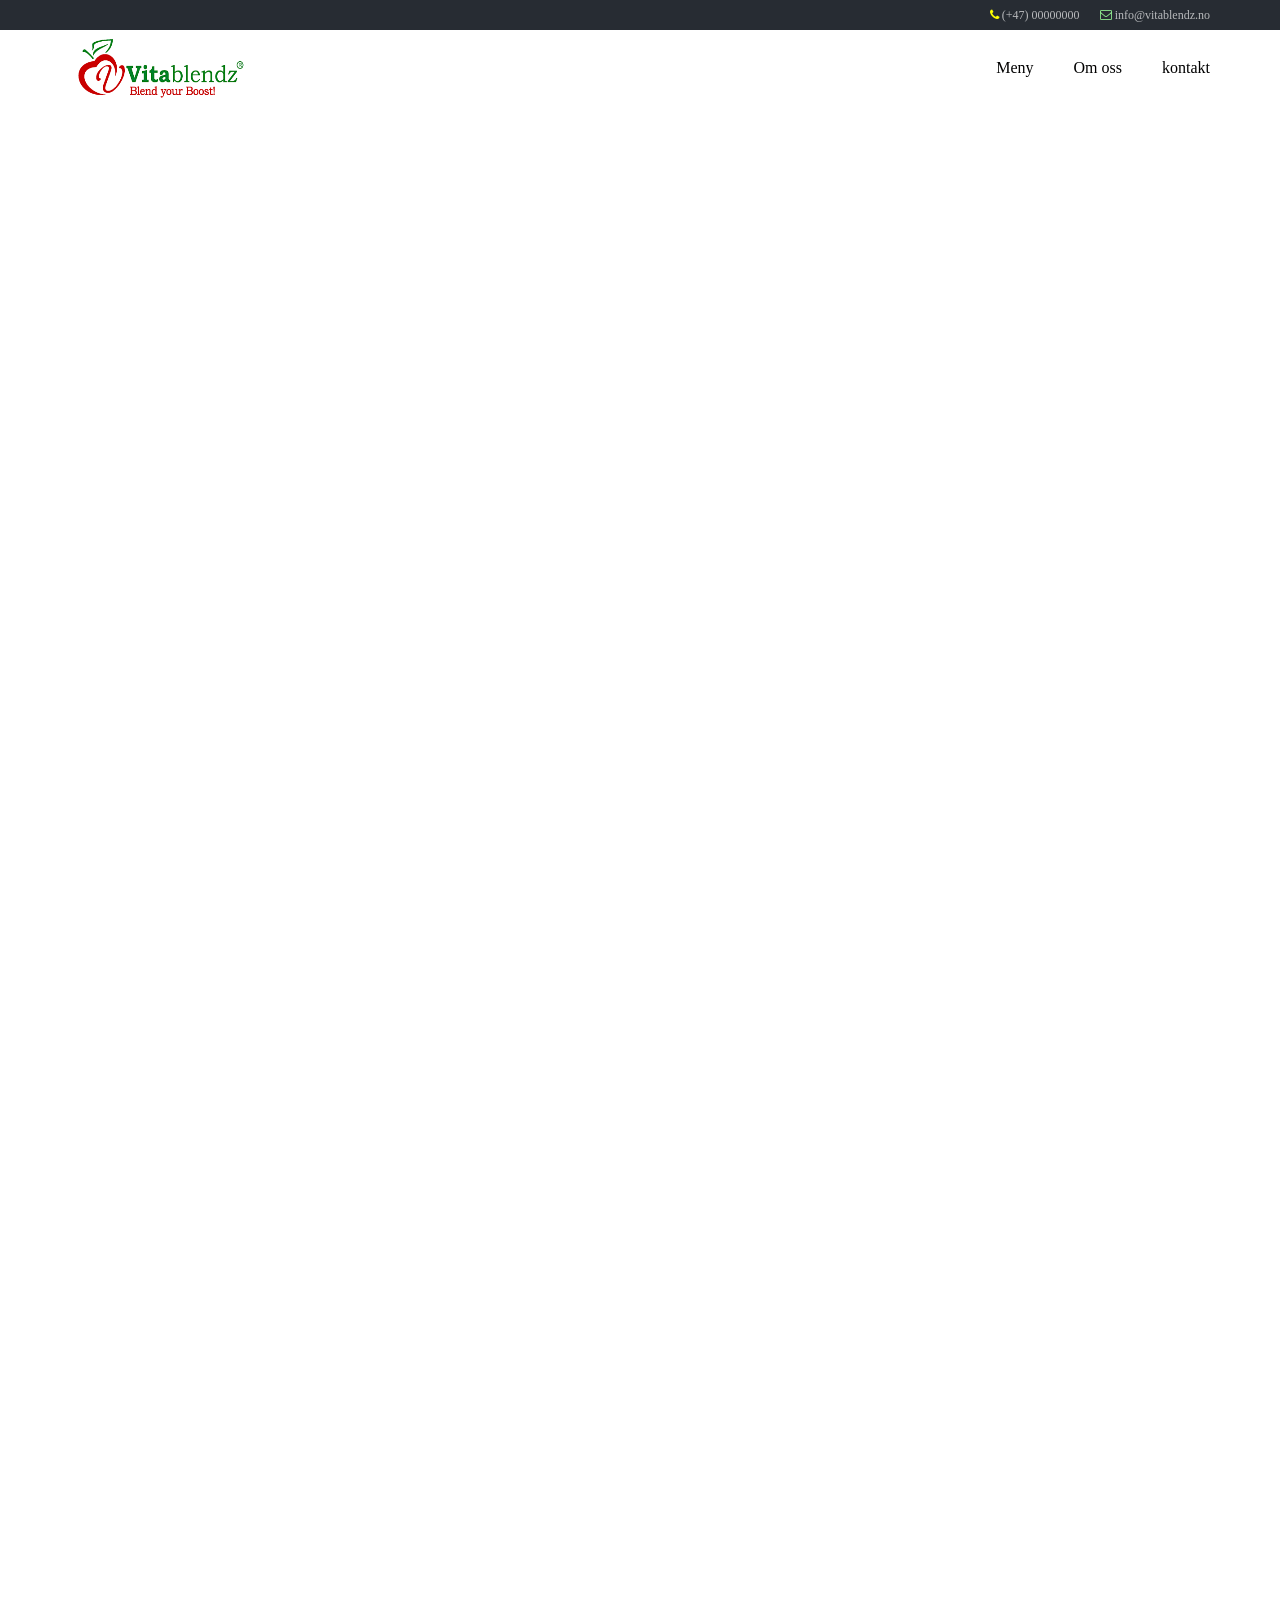
==== commit d528f8c2: "updated meny page" ====
--- a/index.html
+++ b/index.html
@@ -33,12 +33,12 @@
     <div class="top-bar">
       <div class="top-bar__content">
         <section class="phone">
-          <i class="fa-solid fa-phone icon"></i>
+          <i class="fa fa-phone" aria-hidden="true" style="color:yellow;"></i>
           <span>(+47) 00000000</span>
         </section>
         <section class="email">
-          <i class="fa-solid fa-envelope icon"></i>
-          <span>info@vitablendz.com</span>
+          <i class="fa fa-envelope-o" aria-hidden="true" style="color:lightgreen;"></i>
+          <span>info@vitablendz.no</span>
         </section>
       </div>
     </div>
@@ -297,7 +297,7 @@
                   <br>
                   <i class="fa fa-phone" aria-hidden="true" style="color:yellow;"></i> (+47) 00000000
                   <br>
-                  <i class="fa fa-envelope-o" aria-hidden="true" style="color:lightgreen;"></i> post@vitablendz.no
+                  <i class="fa fa-envelope-o" aria-hidden="true" style="color:lightgreen;"></i> info@vitablendz.no
                   <br>
                 </div>
                 <div id="openingHours">
@@ -330,7 +330,7 @@
         <div class="modal-footer" id="DeveloperInfo">
           <p
             style="font-family: Helvetica Neue, Helvetica, Arial; font-size: 10px; margin-bottom: 0px; text-align: left; color: white;">
-            ©2017 Vitablendz AS <br> Developed by: Henok T. </p>
+            ©2023 Vitablendz AS <br> Developed by: Tihtina Media. </p>
         </div>
       </div>
     </div>
--- a/css/style.css
+++ b/css/style.css
@@ -94,10 +94,12 @@
 .modal-content,
 .close {
 
-    background-color: rgba(0, 0, 0, 0.4);
+    /* background-color: rgba(255, 254, 254, 0.085); */
     color: white;
     font-size: 30px;
     text-align: center;
+    background: transparent;
+    border: red;
 
 }
 
@@ -128,10 +130,10 @@
     background-size: cover;
     background-repeat: no-repeat;
     background-position: center center;
-    border-top-left-radius: 8px;
-    border-top-right-radius: 8px;
+    border-top-left-radius: 0px;
+    border-top-right-radius: 40px;
     border-bottom-left-radius: 0px;
-    border-bottom-right-radius: 0px;
+    border-bottom-right-radius: 40px;
 }
 
 
@@ -302,23 +304,29 @@
 }
 
 #headingOne {
-    background-color: #b2ffb2;
+    /* background-color: #b2ffb2; */
+    background-image: url("/images/meny1.png");
+    background-position: center center;
 }
 
 #headingTwo {
-    background-color: #99ff99;
+    background-image: url("/images/meny2.png");
+    background-position: center center;
 }
 
 #headingThree {
-    background-color: #7fff7f;
+    background-image: url("/images/meny3.png");
+    background-position: center center;
 }
 
 #headingFour {
-    background-color: #66ff66;
+    background-image: url("/images/meny4.png");
+    background-position: center center;
 }
 
 #headingFive {
-    background-color: #32ff32;
+    background-image: url("/images/meny5.png");
+    background-position: center center;
 }
 
 /**collapse meny style ends here**/
--- a/css/stylus.css
+++ b/css/stylus.css
@@ -49,16 +49,16 @@
     align-items: center;
     column-gap: 20px;
     font-size: 12px;
-    color: rgba(255, 255, 255, 0.35);
+    color: rgb(255 255 255 / 67%);
 }
 
 .icon {
     margin-right: 3px;
-    color: rgba(255, 255, 255, 0.17);
+    color: rgb(255 255 255 / 67%);
 }
 
 .bottom-bar {
-    background-color: rgb(19, 22, 26);
+    background-color: rgba(244, 245, 247, 0);
 }
 
 .bottom-bar__content {
@@ -79,9 +79,10 @@
 }
 
 .logo__img {
-    height: 60px;
-    width: 150px;
+    height: 70px;
+    width: 180px;
     border-radius: 27px;
+    margin-top: 5px;
 }
 
 .logo__text {
@@ -105,13 +106,13 @@
 .nav__item {}
 
 .nav__link {
-    color: rgba(255, 255, 255, 0.75);
+    color: rgb(1, 0, 0);
     transition: all 0.2s;
 }
 
 .nav__link:hover,
 .nav__link:focus {
-    color: rgba(255, 255, 255, 1);
+    color: rgb(65, 222, 3);
 }
 
 .btn {
@@ -133,6 +134,8 @@
 .hamburger {
     cursor: pointer;
     display: none;
+    background-color: #fa8c84;
+    border-radius: 15px;
 }
 
 .bar {
@@ -168,7 +171,7 @@
         top: 90px;
         left: -100%;
         transform: translateX(-50%);
-        background-color: rgb(19, 22, 26);
+        background-color: rgb(255 255 255 / 61%);
         width: 100%;
         padding: 10px 0 25px;
     }
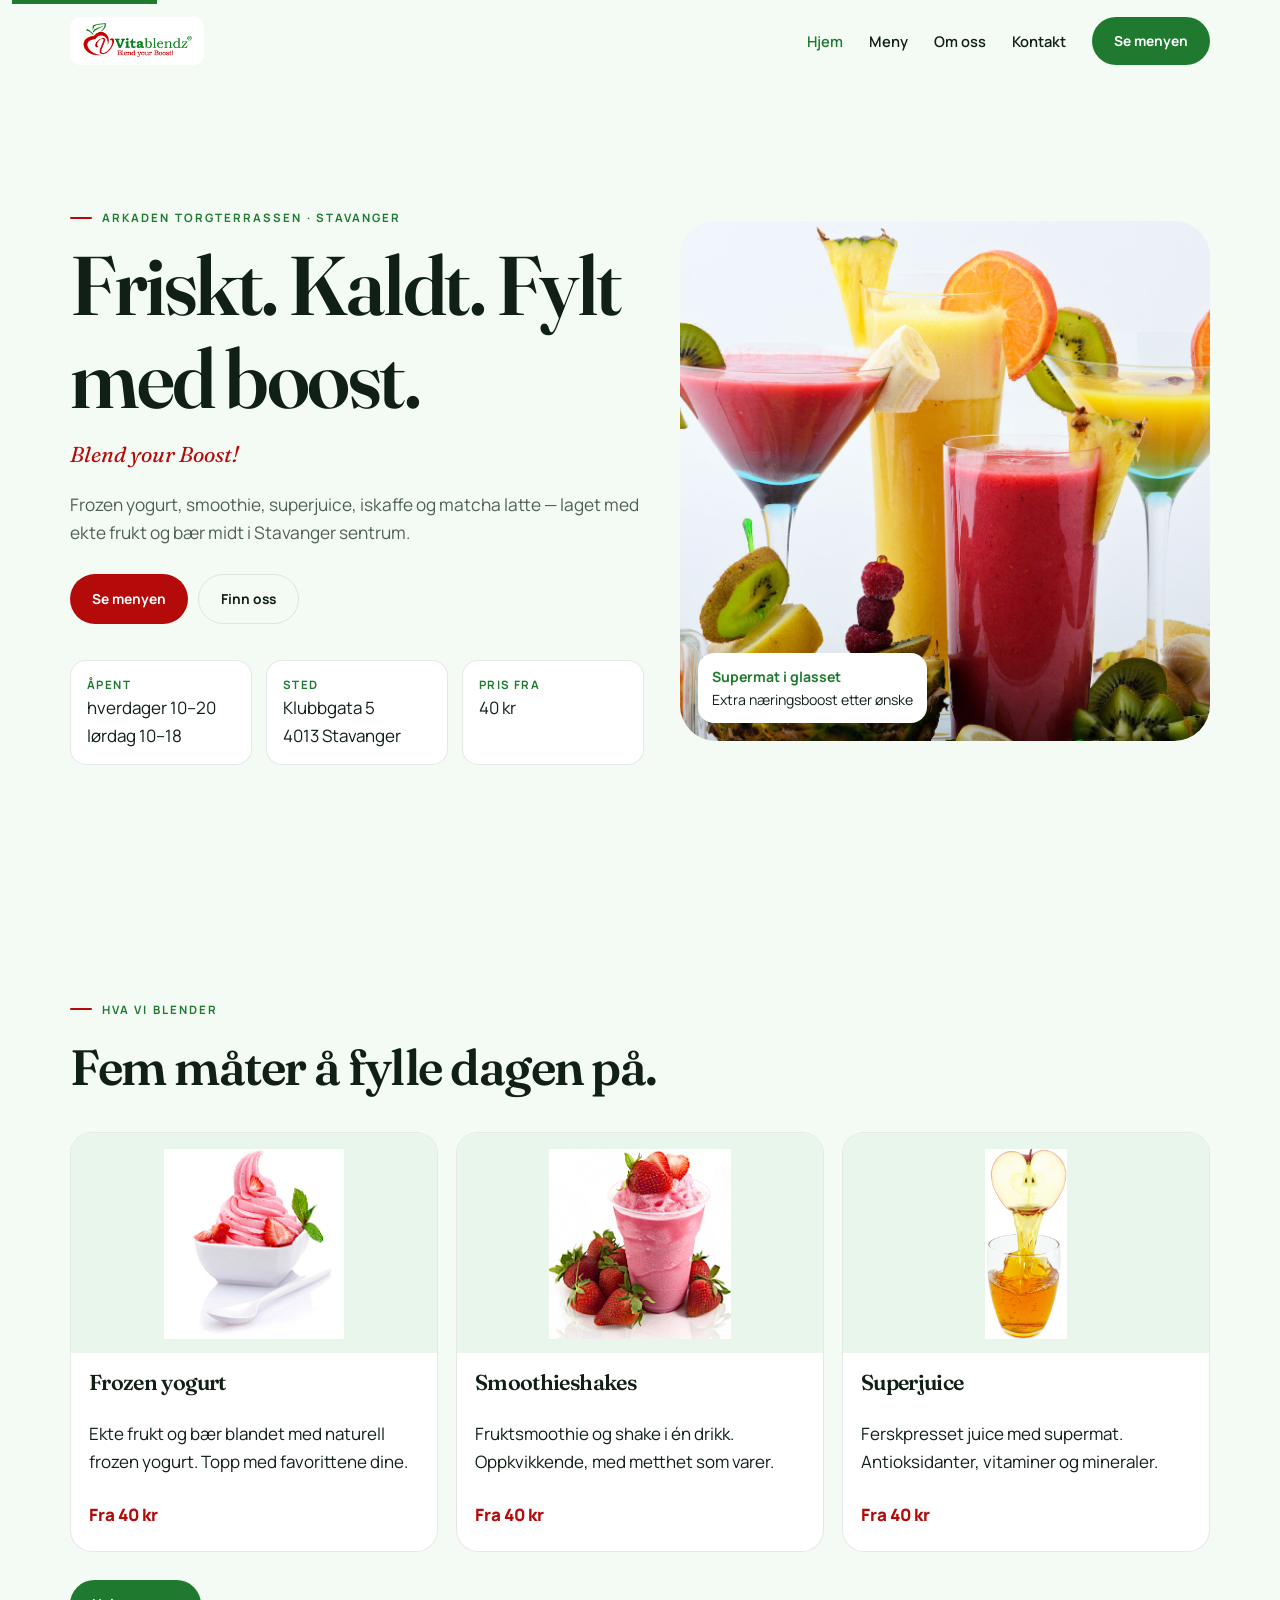
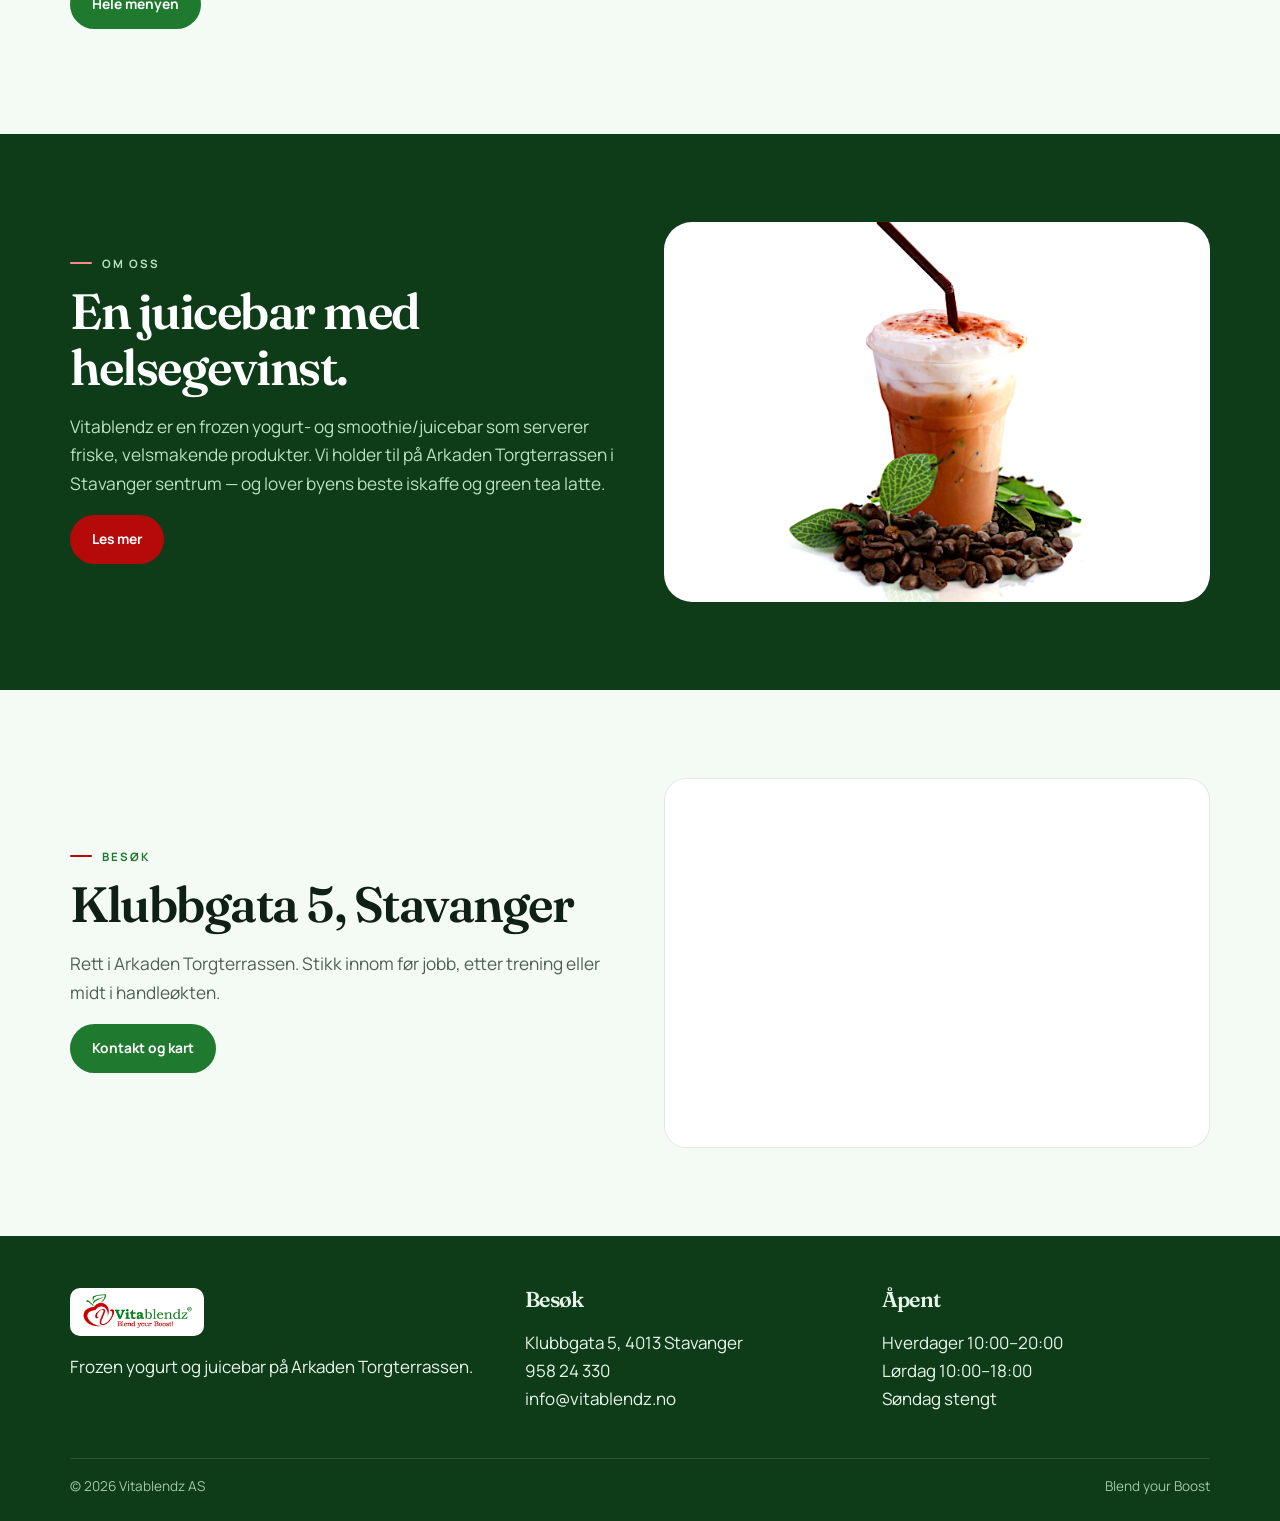
==== commit 30d42212: "total redesign" ====
--- a/index.html
+++ b/index.html
@@ -1,358 +1,164 @@
 <!DOCTYPE html>
-<html lang="en">
-
+<html lang="no">
 <head>
-  <meta charset="utf-8">
-  <meta name="viewport" content="width=device-width, initial-scale=1, shrink-to-fit=no">
-  <link rel="stylesheet" href="https://maxcdn.bootstrapcdn.com/bootstrap/4.0.0-beta/css/bootstrap.min.css"
-    integrity="sha384-/Y6pD6FV/Vv2HJnA6t+vslU6fwYXjCFtcEpHbNJ0lyAFsXTsjBbfaDjzALeQsN6M" crossorigin="anonymous">
-  <link rel="stylesheet" type="text/css" href="css/style.css" />
-  <link rel="stylesheet" type="text/css" href="css/stylus.css" />
-  <link rel="shortcut icon" href="favicon.ico" type="image/x-icon" />
-  <link rel="stylesheet" href="https://cdnjs.cloudflare.com/ajax/libs/animate.css/3.5.2/animate.min.css">
-  <link href="https://maxcdn.bootstrapcdn.com/font-awesome/4.7.0/css/font-awesome.min.css" rel="stylesheet"
-    integrity="sha384-wvfXpqpZZVQGK6TAh5PVlGOfQNHSoD2xbE+QkPxCAFlNEevoEH3Sl0sibVcOQVnN" crossorigin="anonymous">
-  <link href="https://fonts.googleapis.com/css?family=Wendy+One" rel="stylesheet">
-  <script type="text/javascript" src="js/modernizr.custom.25376.js"></script>
-  <script defer src="https://code.jquery.com/jquery-3.2.1.slim.min.js"
-    integrity="sha384-KJ3o2DKtIkvYIK3UENzmM7KCkRr/rE9/Qpg6aAZGJwFDMVNA/GpGFF93hXpG5KkN"
-    crossorigin="anonymous"></script>
-  <script defer src="https://cdnjs.cloudflare.com/ajax/libs/popper.js/1.11.0/umd/popper.min.js"
-    integrity="sha384-b/U6ypiBEHpOf/4+1nzFpr53nxSS+GLCkfwBdFNTxtclqqenISfwAzpKaMNFNmj4"
-    crossorigin="anonymous"></script>
-  <script defer src="https://maxcdn.bootstrapcdn.com/bootstrap/4.0.0-beta/js/bootstrap.min.js"
-    integrity="sha384-h0AbiXch4ZDo7tp9hKZ4TsHbi047NrKGLO3SEJAg45jXxnGIfYzk4Si90RDIqNm1"
-    crossorigin="anonymous"></script>
-
-  <title>Vitablendz</title>
+  <meta charset="UTF-8">
+  <meta name="viewport" content="width=device-width, initial-scale=1">
+  <title>Vitablendz — Frozen yogurt, smoothie og juice i Stavanger</title>
+  <meta name="description" content="Vitablendz på Arkaden Torgterrassen i Stavanger. Frozen yogurt, smoothie, superjuice, iskaffe og matcha latte. Blend your Boost.">
+  <link rel="icon" href="favicon.ico">
+  <link rel="preconnect" href="https://fonts.googleapis.com">
+  <link rel="preconnect" href="https://fonts.gstatic.com" crossorigin>
+  <link href="https://fonts.googleapis.com/css2?family=Fraunces:ital,opsz,wght@0,9..144,600;1,9..144,500&family=Manrope:wght@400;500;600;700;800&display=swap" rel="stylesheet">
+  <link rel="stylesheet" href="css/styles.css">
 </head>
-
-<body id="page">
-
-  <header class="header">
-    <div class="top-bar">
-      <div class="top-bar__content">
-        <section class="phone">
-          <i class="fa fa-phone" aria-hidden="true" style="color:yellow;"></i>
-          <span>(+47) 00000000</span>
-        </section>
-        <section class="email">
-          <i class="fa fa-envelope-o" aria-hidden="true" style="color:lightgreen;"></i>
-          <span>info@vitablendz.no</span>
-        </section>
-      </div>
-    </div>
-
-    <div class="bottom-bar">
-      <div class="bottom-bar__content">
-        <a href="#" class="logo">
-          <img class="logo__img" src="/images/vitablendzLogo.jpg" alt="logo">
-          <!-- <span class="logo__text">CloudServices</span> -->
-        </a>
-
-        <nav class="nav">
-          <ul class="nav__list">
-            <li class="nav__item">
-              <a class="nav__link" href="#" data-toggle="modal" data-target="#myModal2">Meny</a>
-            </li>
-            <li class="nav__item">
-              <a class="nav__link" href="#" data-toggle="modal" data-target="#myModal1">Om oss</a>
-            </li>
-            <li class="nav__item">
-              <a class="nav__link" href="#" data-toggle="modal" data-target="#myModal3">kontakt</a>
-            </li>
-          </ul>
-        </nav>
-
-        <div class="hamburger">
-          <div class="bar"></div>
-          <div class="bar"></div>
-          <div class="bar"></div>
-        </div>
-      </div>
+<body>
+  <a class="skip-link" href="#innhold">Hopp til innhold</a>
+  <header class="site-header" data-header>
+    <div class="header-inner">
+      <a class="brand" href="index.html">
+        <img src="assets/images/logo.jpg" alt="Vitablendz — Blend your Boost">
+      </a>
+      <button class="nav-toggle" type="button" data-nav-toggle aria-expanded="false" aria-label="Åpne meny">
+        <span></span><span></span><span></span>
+      </button>
+      <nav class="nav" data-nav>
+        <a class="nav-link is-active" href="index.html">Hjem</a>
+        <a class="nav-link" href="meny.html">Meny</a>
+        <a class="nav-link" href="om-oss.html">Om oss</a>
+        <a class="nav-link" href="kontakt.html">Kontakt</a>
+        <a class="btn btn-green" href="meny.html">Se menyen</a>
+      </nav>
     </div>
   </header>
 
-  <ul class="cb-slideshow">
-    <li><span>Image 06</span>
-      <div>
-        <h3>Frozen·Yogurt</h3>
-      </div>
-    </li>
-    <li><span>Image 05</span>
-      <div>
-        <h3>Smoothie·shakes</h3>
-      </div>
-    </li>
-    <li><span>Image 04</span>
-      <div>
-        <h3>Super·Juice</h3>
-      </div>
-    </li>
-    <li><span>Image 03</span>
-      <div>
-        <h3>Iced·Coffee</h3>
-      </div>
-    </li>
-    <li><span>Image 02</span>
-      <div>
-        <h3>Green·Tea·Latte</h3>
-      </div>
-    </li>
-    <li><span>Image 01</span>
-      <div>
-        <h3>Blend·Your·Boost</h3>
-      </div>
-    </li>
-  </ul>
-  <div class="container">
-    <!-- <header>
-      <div id="navContent">
-        <img src="images/vitablendzLogo.jpg" width="250" height="100" alt="" id="vitaLogo">
-      
-
-        <form class="form-inline" style="position:absolute; top:40%; right:1%; transform:translateY(-50%);">
-          <button type="button" class="btn btn-primary" data-toggle="modal" data-target="#myModal1">
-            Om oss
-          </button>
-          <button type="button" class="btn btn-success" data-toggle="modal" data-target="#myModal2">
-            Meny
-          </button>
-          <button type="button" class="btn btn-info btn-md" data-toggle="modal" data-target="#myModal3">
-            Kontakt
-          </button>
-        </form>
-      </div>
-
-    </header> -->
-  </div>
-
-  <!-- modal 1 starts here -->
-  <div class="modal fade" id="myModal1" tabindex="-1" role="dialog" aria-labelledby="myModalLabel">
-    <div class="modal-dialog modal-lg" role="document">
-      <div class="modal-content">
-        <div class="modal-header">
-          <button type="button" class="close" data-dismiss="modal" aria-label="Close"><span
-              aria-hidden="true">&times;</span></button>
-
-          <h4 class="modal-title animated bounceInLeft" id="myModalLabel">Om oss</h4>
+  <main id="innhold">
+    <section class="wrap hero">
+      <div class="hero-copy">
+        <p class="eyebrow">Arkaden Torgterrassen · Stavanger</p>
+        <h1>Friskt. Kaldt. Fylt med boost.</h1>
+        <p class="tagline">Blend your Boost!</p>
+        <p class="lead">Frozen yogurt, smoothie, superjuice, iskaffe og matcha latte — laget med ekte frukt og bær midt i Stavanger sentrum.</p>
+        <div class="hero-actions">
+          <a class="btn btn-red" href="meny.html">Se menyen</a>
+          <a class="btn btn-ghost" href="kontakt.html">Finn oss</a>
         </div>
-        <div class="modal-body">
-
-          <div class="container-fluid">
-            <div class="row" id="OmOssInfo">
-              <div class="col-sd-4">
-                <p>Vitablendz er en Frozen Yogurt og Smoothie/Juicebar som serverer herlige friske, velsmakende
-                  produkter med bedre helsegevinst. Vi er lokalisert på Arkaden Torgterassen kjøpesenter i Stavanger
-                  sentrum.<br><br> Vi garanterer byens beste iskaffe og Green tea latte. Kom og bedøm selv!</p>
-              </div>
-            </div>
-
-            <div class="row" id="OmOssInfo">
-              <div class="col-sd-4">
-                <img alt="Adress" src="images/newfooter.jpg" width="100%" height="100%">
-              </div>
-            </div>
+        <div class="meta-row">
+          <div class="meta-card">
+            <span>Åpent</span>
+            hverdager 10–20<br>lørdag 10–18
+          </div>
+          <div class="meta-card">
+            <span>Sted</span>
+            Klubbgata 5<br>4013 Stavanger
+          </div>
+          <div class="meta-card">
+            <span>Pris fra</span>
+            40 kr
           </div>
         </div>
       </div>
-    </div>
-  </div>
-  <!-- modal 2 starts here -->
-  <div class="modal fade" id="myModal2" tabindex="-1" role="dialog" aria-labelledby="myModalLabel">
-    <div class="modal-dialog modal-lg" role="document">
-      <div class="modal-content ">
-        <div class="modal-header">
-          <button type="button" class="close" data-dismiss="modal" aria-label="Close"><span
-              aria-hidden="true">&times;</span></button>
-
-          <h4 class="modal-title animated bounceInLeft" id="myModalLabel">Meny</h4>
-        </div>
-        <div class="modal-body">
-          <div id="accordion" role="tablist">
-            <div class="card">
-              <div class="card-header" role="tab" id="headingOne">
-                <h5 class="mb-0">
-                  <a data-toggle="collapse" href="#collapseOne" aria-expanded="true" aria-controls="collapseOne">
-                    Frozen Yogurt
-                  </a>
-                </h5>
-              </div>
-
-              <div id="collapseOne" class="collapse show" role="tabpanel" aria-labelledby="headingOne"
-                data-parent="#accordion">
-                <div class="card-body">
-                  Laget med EKTE frukt og bær. Velg mellom naturlige frukt og bær som så blandes med plain Frozen
-                  Yogurt. Topp med dine favoritter.Tilsettes Supermatprodukter for en ekstra næringsboost! Pris fra:
-                  40kr
-                  <br>
-                  <img src="images/frozenYougurt.png" width="20%" height="20%">
-                  <img src="images/frozenYougurt.png" width="20%" height="20%">
-                  <img src="images/frozenYougurt.png" width="20%" height="20%">
-                </div>
-              </div>
-            </div>
-            <div class="card">
-              <div class="card-header" role="tab" id="headingTwo">
-                <h5 class="mb-0">
-                  <a class="collapsed" data-toggle="collapse" href="#collapseTwo" aria-expanded="false"
-                    aria-controls="collapseTwo">
-                    Smoothieshakes
-                  </a>
-                </h5>
-              </div>
-              <div id="collapseTwo" class="collapse" role="tabpanel" aria-labelledby="headingTwo"
-                data-parent="#accordion">
-                <div class="card-body">
-                  Fruktsmoothie og rist jeg en drikk. Nøye utvalgte ingredienser med fokus på sunnhet. Oppkvikkende og
-                  gir metthetsfølelse som varer. Tilsettes Supermatprodukter for en ekstra næringsboost! Pris fra: 40kr
-                  <br>
-                  <img src="images/Smoothieshakes.png" width="20%" height="20%">
-                  <img src="images/Smoothieshakes.png" width="20%" height="20%">
-                  <img src="images/Smoothieshakes.png" width="20%" height="20%">
-                </div>
-              </div>
-            </div>
-            <div class="card">
-              <div class="card-header" role="tab" id="headingThree">
-                <h5 class="mb-0">
-                  <a class="collapsed" data-toggle="collapse" href="#collapseThree" aria-expanded="false"
-                    aria-controls="collapseThree">
-                    SuperJuice
-                  </a>
-                </h5>
-              </div>
-              <div id="collapseThree" class="collapse" role="tabpanel" aria-labelledby="headingThree"
-                data-parent="#accordion">
-                <div class="card-body">
-                  Herlig fersk juice med Supermat. Oppkvikkende og full av antioksidanter, vitaminer og mineraler. Masse
-                  mikronæringsstoffer i forhold til kalorimengde. Pris fra: 40kr
-                  <br>
-                  <img src="images/applejuice.jpg" width="20%" height="20%">
-                  <img src="images/bananajuice.jpg" width="20%" height="20%">
-                  <img src="images/carrotjuice.jpg" width="20%" height="20%">
-                </div>
-              </div>
-            </div>
-            <div class="card">
-              <div class="card-header" role="tab" id="headingFour">
-                <h5 class="mb-0">
-                  <a class="collapsed" data-toggle="collapse" href="#collapseFour" aria-expanded="false"
-                    aria-controls="collapseFour">
-                    Iced Coffee
-                  </a>
-                </h5>
-              </div>
-              <div id="collapseFour" class="collapse" role="tabpanel" aria-labelledby="headingFour"
-                data-parent="#accordion">
-                <div class="card-body">
-                  Latte med eksotisk lucuma frukt. Mocca med kraftig kakao. Pris fra: 40kr
-                  <br>
-                  <img src="images/icecoffeee.png" width="20%" height="20%">
-                  <img src="images/icecoffeee.png" width="20%" height="20%">
-                  <img src="images/icecoffeee.png" width="20%" height="20%">
-                </div>
-              </div>
-            </div>
-            <div class="card">
-              <div class="card-header" role="tab" id="headingFive">
-                <h5 class="mb-0">
-                  <a class="collapsed" data-toggle="collapse" href="#collapseFive" aria-expanded="false"
-                    aria-controls="collapseFive">
-                    Green Tea Latte
-                  </a>
-                </h5>
-              </div>
-              <div id="collapseFive" class="collapse" role="tabpanel" aria-labelledby="headingFive"
-                data-parent="#accordion">
-                <div class="card-body">
-                  Green tea latte med ekte Matcha japansk grønn te. Pris fra: 40kr <br>
-                  <img src="images/iscafe%20greentea%20late.png" width="20%" height="20%">
-                  <img src="images/iscafe%20greentea%20late.png" width="20%" height="20%">
-                  <img src="images/iscafe%20greentea%20late.png" width="20%" height="20%">
-                </div>
-              </div>
-            </div>
-          </div>
+      <div class="hero-visual">
+        <img src="assets/images/hero-1.jpg" alt="Smoothies og juicer med frisk frukt">
+        <div class="float-chip">
+          <strong>Supermat i glasset</strong>
+          Extra næringsboost etter ønske
         </div>
       </div>
-    </div>
-  </div>
+    </section>
 
-  <!-- modal 3 starts here -->
-  <div class="modal fade" id="myModal3" tabindex="-1" role="dialog" aria-labelledby="myModalLabel">
-    <div class="modal-dialog modal-lg" role="document">
-      <div class="modal-content">
-        <div class="modal-header">
-          <button type="button" class="close" data-dismiss="modal" aria-label="Close"><span
-              aria-hidden="true">&times;</span></button>
-          <h4 class="modal-title animated bounceInLeft" id="myModalLabel"> Kontakt</h4>
+    <section class="section">
+      <div class="wrap">
+        <div class="section-head">
+          <p class="eyebrow">Hva vi blender</p>
+          <h2>Fem måter å fylle dagen på.</h2>
         </div>
-        <div class="modal-body">
-          <div class="container-fluid">
-            <div class="row" id="kontakts">
-              <div class="col-sd-4">
-                <div id="contactus">
-                  <i class="fa fa-map-marker" aria-hidden="true" style="color:orange;"></i> Klubbgata 5, 4013 Stavanger
-                  <br>
-                  <i class="fa fa-phone" aria-hidden="true" style="color:yellow;"></i> (+47) 00000000
-                  <br>
-                  <i class="fa fa-envelope-o" aria-hidden="true" style="color:lightgreen;"></i> info@vitablendz.no
-                  <br>
-                </div>
-                <div id="openingHours">
-                  Åpningstider:<br>
-                  Hverdager 10:00-20:00 <br>
-                  Lørdag 10:00-18:00 <br>
-                </div>
-                <div id="faceInstaIcons">
-                  <div class="wrapper2">
-                    <ul>
-                      <a href="https://www.facebook.com/Vitablendzstavanger/" target="_blank">
-                        <li class="facebook"><i class="fa fa-facebook fa-2x" aria-hidden="true"></i></li>
-                      </a>
-                      <a href="https://www.instagram.com/vitablendz/" target="_blank">
-                        <li class="instagram"><i class="fa fa-instagram fa-2x" aria-hidden="true"></i></li>
-                      </a>
-                    </ul>
-                  </div>
-                </div>
-              </div>
+        <div class="card-grid">
+          <article class="product">
+            <div class="product-media">
+              <img src="assets/images/frozen-yogurt.png" alt="Frozen yogurt med jordbær">
             </div>
-            <div class="row" id="adressImage">
-              <div class="col-sd-4">
-                <a href="https://www.google.no/maps/place/Vitablendz+Arcade+Torgterrassen/@58.970761,5.7336372,17z/data=!3m1!4b1!4m5!3m4!1s0x463a35361034522b:0xa3e59a1e9c621ef0!8m2!3d58.970761!4d5.7358259"
-                  target="_blank"><img alt="Adress" src="images/svgSentrum.png" width="100%" height="100%"></a>
-              </div>
+            <div class="product-body">
+              <h3>Frozen yogurt</h3>
+              <p>Ekte frukt og bær blandet med naturell frozen yogurt. Topp med favorittene dine.</p>
+              <div class="price">Fra 40 kr</div>
             </div>
-          </div>
+          </article>
+          <article class="product">
+            <div class="product-media">
+              <img src="assets/images/smoothie.png" alt="Jordbærsmoothie">
+            </div>
+            <div class="product-body">
+              <h3>Smoothieshakes</h3>
+              <p>Fruktsmoothie og shake i én drikk. Oppkvikkende, med metthet som varer.</p>
+              <div class="price">Fra 40 kr</div>
+            </div>
+          </article>
+          <article class="product">
+            <div class="product-media">
+              <img src="assets/images/apple-juice.jpg" alt="Fersk eplejuice">
+            </div>
+            <div class="product-body">
+              <h3>Superjuice</h3>
+              <p>Ferskpresset juice med supermat. Antioksidanter, vitaminer og mineraler.</p>
+              <div class="price">Fra 40 kr</div>
+            </div>
+          </article>
         </div>
-        <div class="modal-footer" id="DeveloperInfo">
-          <p
-            style="font-family: Helvetica Neue, Helvetica, Arial; font-size: 10px; margin-bottom: 0px; text-align: left; color: white;">
-            ©2023 Vitablendz AS <br> Developed by: Tihtina Media. </p>
+        <p style="margin-top:28px"><a class="btn btn-green" href="meny.html">Hele menyen</a></p>
+      </div>
+    </section>
+
+    <section class="section band">
+      <div class="wrap split">
+        <div>
+          <p class="eyebrow">Om oss</p>
+          <h2>En juicebar med helsegevinst.</h2>
+          <p class="lead">Vitablendz er en frozen yogurt- og smoothie/juicebar som serverer friske, velsmakende produkter. Vi holder til på Arkaden Torgterrassen i Stavanger sentrum — og lover byens beste iskaffe og green tea latte.</p>
+          <p><a class="btn btn-red" href="om-oss.html">Les mer</a></p>
+        </div>
+        <div class="photo-card" style="background:transparent;box-shadow:none;padding:0">
+          <img src="assets/images/green-tea-latte.png" alt="Green tea latte med matcha" style="background:#fff;border-radius:28px;height:380px;object-fit:contain">
         </div>
       </div>
+    </section>
+
+    <section class="section">
+      <div class="wrap split">
+        <div>
+          <p class="eyebrow">Besøk</p>
+          <h2>Klubbgata 5, Stavanger</h2>
+          <p class="lead">Rett i Arkaden Torgterrassen. Stikk innom før jobb, etter trening eller midt i handleøkten.</p>
+          <p>
+            <a class="btn btn-green" href="kontakt.html">Kontakt og kart</a>
+          </p>
+        </div>
+        <div class="map-wrap">
+          <iframe title="Kart over Vitablendz på Klubbgata 5 i Stavanger" loading="lazy" referrerpolicy="no-referrer-when-downgrade" src="https://maps.google.com/maps?q=Vitablendz%20Arcade%20Torgterrassen%2C%20Klubbgata%205%2C%204013%20Stavanger&t=&z=16&ie=UTF8&iwloc=&output=embed"></iframe>
+        </div>
+      </div>
+    </section>
+  </main>
+
+  <footer class="site-footer">
+    <div class="wrap footer-grid">
+      <div>
+        <a class="brand" href="index.html"><img src="assets/images/logo.jpg" alt="Vitablendz"></a>
+        <p>Frozen yogurt og juicebar på Arkaden Torgterrassen.</p>
+      </div>
+      <div>
+        <h3>Besøk</h3>
+        <p>Klubbgata 5, 4013 Stavanger<br><a href="tel:+4795824330">958 24 330</a><br><a href="mailto:info@vitablendz.no">info@vitablendz.no</a></p>
+      </div>
+      <div>
+        <h3>Åpent</h3>
+        <p>Hverdager 10:00–20:00<br>Lørdag 10:00–18:00<br>Søndag stengt</p>
+      </div>
     </div>
-  </div>
-
-  <script>
-    const navEl = document.querySelector('.nav');
-    const hamburgerEl = document.querySelector('.hamburger');
-    const navItemEls = document.querySelectorAll('.nav__item');
-
-    hamburgerEl.addEventListener('click', () => {
-      navEl.classList.toggle('nav--open');
-      hamburgerEl.classList.toggle('hamburger--open');
-    });
-
-    navItemEls.forEach(navItemEl => {
-      navItemEl.addEventListener('click', () => {
-        navEl.classList.remove('nav--open');
-        hamburgerEl.classList.remove('hamburger--open');
-      });
-    });
-  </script>
+    <div class="wrap legal">
+      <span>© <span data-year></span> Vitablendz AS</span>
+      <span>Blend your Boost</span>
+    </div>
+  </footer>
+  <script src="js/main.js"></script>
 </body>
-
-</html>+</html>
--- a/css/styles.css
+++ b/css/styles.css
@@ -0,0 +1,287 @@
+/* ============================================================
+   Vitablendz — design system
+   Palette sampled from logo.jpg:
+     leaf green  #1F7A30 / #287C38
+     apple red   #B40A0A / #C81010
+   Cool mint/ice whites only — no beige, no gold.
+   ============================================================ */
+
+:root {
+  --green: #1f7a30;
+  --green-2: #287c38;
+  --green-deep: #0e3b18;
+  --mint: #e8f6eb;
+  --ice: #f4fbf5;
+  --paper: #ffffff;
+  --red: #b40a0a;
+  --red-2: #c81010;
+  --ink: #102016;
+  --muted: #4d6153;
+  --line: rgba(16, 32, 22, 0.1);
+  --shadow: 0 18px 40px rgba(14, 59, 24, 0.1);
+  --radius: 22px;
+  --header-h: 82px;
+  --font-display: "Fraunces", Georgia, serif;
+  --font-sans: "Manrope", "Segoe UI", sans-serif;
+  --ease: cubic-bezier(0.22, 1, 0.36, 1);
+}
+
+*, *::before, *::after { box-sizing: border-box; }
+html { scroll-behavior: smooth; }
+body {
+  margin: 0;
+  color: var(--ink);
+  background: var(--ice);
+  font-family: var(--font-sans);
+  font-size: 17px;
+  line-height: 1.65;
+  -webkit-font-smoothing: antialiased;
+}
+img { max-width: 100%; display: block; }
+a { color: inherit; text-decoration: none; }
+button, input, textarea { font: inherit; }
+
+.skip-link {
+  position: absolute; left: 12px; top: -40px;
+  background: var(--green); color: #fff; padding: 8px 12px; z-index: 200;
+}
+.skip-link:focus { top: 12px; }
+
+.wrap { width: min(1140px, calc(100% - 40px)); margin-inline: auto; }
+
+.eyebrow {
+  display: inline-flex; align-items: center; gap: 10px;
+  letter-spacing: 0.18em; text-transform: uppercase;
+  font-size: 0.72rem; font-weight: 700; color: var(--green);
+}
+.eyebrow::before {
+  content: ""; width: 22px; height: 2px; background: var(--red); border-radius: 2px;
+}
+
+h1, h2, h3 {
+  font-family: var(--font-display);
+  font-weight: 600;
+  letter-spacing: -0.03em;
+  line-height: 1.12;
+  margin: 0;
+}
+h1 { font-size: clamp(2.6rem, 7vw, 5.2rem); }
+h2 { font-size: clamp(2rem, 4vw, 3.1rem); }
+h3 { font-size: 1.35rem; }
+.lead { color: var(--muted); font-size: 1.08rem; max-width: 54ch; }
+
+/* Header */
+.site-header {
+  position: fixed; inset: 0 0 auto 0; z-index: 80; height: var(--header-h);
+  display: flex; align-items: center;
+  transition: background .3s var(--ease), box-shadow .3s;
+}
+.site-header.is-scrolled,
+.site-header.solid {
+  background: rgba(244, 251, 245, 0.92);
+  backdrop-filter: blur(16px);
+  box-shadow: 0 1px 0 var(--line);
+}
+.header-inner {
+  width: min(1140px, calc(100% - 28px));
+  margin-inline: auto;
+  display: flex; align-items: center; justify-content: space-between; gap: 16px;
+}
+.brand { display: flex; align-items: center; }
+.brand img {
+  height: 48px; width: auto;
+  background: #fff;
+  border-radius: 10px;
+  padding: 4px 8px;
+}
+.nav { display: flex; align-items: center; gap: 26px; }
+.nav-link {
+  font-size: 0.92rem; font-weight: 600; color: var(--ink);
+}
+.nav-link:hover, .nav-link.is-active { color: var(--green); }
+.btn {
+  display: inline-flex; align-items: center; justify-content: center; gap: 8px;
+  border: 0; cursor: pointer; border-radius: 999px;
+  padding: 13px 22px; font-weight: 700; font-size: 0.86rem;
+  transition: transform .22s var(--ease), background .22s, color .22s;
+}
+.btn:hover { transform: translateY(-2px); }
+.btn-green { background: var(--green); color: #fff; }
+.btn-green:hover { background: var(--green-2); }
+.btn-red { background: var(--red); color: #fff; }
+.btn-red:hover { background: var(--red-2); }
+.btn-ghost { background: transparent; color: var(--ink); border: 1.5px solid var(--line); }
+.btn-ghost:hover { border-color: var(--green); color: var(--green); }
+
+.nav-toggle {
+  display: none; width: 44px; height: 44px; border: 0; background: transparent;
+}
+.nav-toggle span {
+  display: block; width: 22px; height: 2px; margin: 5px auto; background: var(--ink);
+}
+
+/* Hero */
+.hero {
+  min-height: 100svh;
+  display: grid;
+  grid-template-columns: 1.05fr 0.95fr;
+  align-items: center;
+  gap: 24px;
+  padding: calc(var(--header-h) + 28px) 0 48px;
+}
+.hero-copy { padding-right: 12px; }
+.hero-copy .tagline {
+  font-family: var(--font-display);
+  font-style: italic;
+  color: var(--red);
+  font-size: 1.35rem;
+  margin: 12px 0 18px;
+}
+.hero-actions { display: flex; flex-wrap: wrap; gap: 10px; margin-top: 26px; }
+.hero-visual {
+  position: relative;
+  background: var(--mint);
+  border-radius: 36px;
+  min-height: 520px;
+  overflow: hidden;
+}
+.hero-visual img {
+  width: 100%; height: 100%; object-fit: cover; min-height: 520px;
+}
+.float-chip {
+  position: absolute; left: 18px; bottom: 18px;
+  background: #fff; color: var(--ink);
+  border-radius: 16px; padding: 12px 14px;
+  box-shadow: var(--shadow); font-size: 0.88rem;
+}
+.float-chip strong { display: block; color: var(--green); }
+
+.meta-row {
+  display: grid; grid-template-columns: repeat(3, 1fr);
+  gap: 14px; margin-top: 36px;
+}
+.meta-card {
+  background: #fff; border: 1px solid var(--line);
+  border-radius: 16px; padding: 14px 16px;
+}
+.meta-card span {
+  display: block; font-size: 0.72rem; letter-spacing: .12em;
+  text-transform: uppercase; color: var(--green); font-weight: 700;
+}
+
+/* Sections */
+.section { padding: 88px 0; }
+.section-head { display: grid; gap: 10px; margin-bottom: 36px; }
+.section-head.center { text-align: center; justify-items: center; }
+.band { background: var(--green-deep); color: #fff; }
+.band .lead, .band .eyebrow { color: #b7e3c0; }
+.band .eyebrow::before { background: #ff8a8a; }
+
+.split, .about-grid {
+  display: grid; grid-template-columns: 1fr 1fr; gap: 48px; align-items: center;
+}
+.photo-card {
+  background: #fff; border-radius: 28px; padding: 18px;
+  box-shadow: var(--shadow);
+}
+.photo-card img {
+  width: 100%; height: 420px; object-fit: contain;
+  background: var(--ice); border-radius: 18px;
+}
+
+/* Product cards */
+.card-grid {
+  display: grid;
+  grid-template-columns: repeat(3, minmax(0, 1fr));
+  gap: 18px;
+}
+.product {
+  background: #fff; border: 1px solid var(--line);
+  border-radius: 22px; overflow: hidden;
+  display: flex; flex-direction: column;
+  transition: transform .25s var(--ease), box-shadow .25s;
+}
+.product:hover { transform: translateY(-4px); box-shadow: var(--shadow); }
+.product-media {
+  background: var(--mint); height: 220px;
+  display: grid; place-items: center; padding: 16px;
+}
+.product-media img { max-height: 190px; width: auto; object-fit: contain; }
+.product-body { padding: 18px 18px 22px; display: grid; gap: 8px; }
+.price { color: var(--red); font-weight: 800; }
+
+.juice-row {
+  display: grid; grid-template-columns: repeat(3, 1fr); gap: 16px;
+}
+.juice-row figure {
+  margin: 0; background: #fff; border-radius: 20px; padding: 12px;
+  border: 1px solid var(--line); text-align: center;
+}
+.juice-row img { height: 210px; margin-inline: auto; object-fit: contain; }
+.juice-row figcaption { padding: 8px 4px 6px; font-weight: 700; color: var(--green-deep); }
+
+/* Contact */
+.contact-grid { display: grid; grid-template-columns: .9fr 1.1fr; gap: 22px; }
+.info-card, .form-card, .map-wrap {
+  background: #fff; border: 1px solid var(--line);
+  border-radius: var(--radius); padding: 26px;
+}
+.info-list { list-style: none; margin: 18px 0 0; padding: 0; }
+.info-list li { padding: 12px 0; border-top: 1px solid var(--line); }
+.info-list strong {
+  display: block; font-size: .75rem; letter-spacing: .12em;
+  text-transform: uppercase; color: var(--green);
+}
+.socials { display: flex; gap: 10px; margin-top: 16px; }
+.socials a {
+  border: 1px solid var(--line); border-radius: 999px; padding: 8px 14px; font-weight: 700;
+}
+.socials a:hover { background: var(--green); color: #fff; border-color: var(--green); }
+
+.form-grid { display: grid; gap: 14px; }
+.field { display: grid; gap: 6px; }
+.field span { font-size: .82rem; color: var(--muted); }
+.field input, .field textarea {
+  width: 100%; border: 1px solid var(--line); border-radius: 12px;
+  padding: 12px 14px; background: var(--ice);
+}
+.field textarea { min-height: 130px; resize: vertical; }
+.field input:focus, .field textarea:focus {
+  outline: 2px solid var(--green); border-color: transparent;
+}
+.form-status { display: none; background: var(--mint); color: var(--green-deep); padding: 12px; border-radius: 12px; }
+.form-status.is-visible { display: block; }
+.hidden { display: none !important; }
+.map-wrap { padding: 0; overflow: hidden; min-height: 360px; }
+.map-wrap iframe { width: 100%; height: 100%; min-height: 360px; border: 0; }
+
+.page-hero {
+  padding: 140px 0 40px;
+  background:
+    radial-gradient(circle at 90% 0%, rgba(31,122,48,.12), transparent 38%),
+    radial-gradient(circle at 10% 20%, rgba(180,10,10,.08), transparent 32%),
+    var(--ice);
+}
+
+.site-footer {
+  background: var(--green-deep); color: #e7f6ea; padding: 52px 0 24px;
+}
+.footer-grid { display: grid; grid-template-columns: 1.3fr 1fr 1fr; gap: 28px; padding-bottom: 28px; border-bottom: 1px solid rgba(255,255,255,.12); }
+.site-footer a:hover { color: #fff; }
+.legal { display: flex; justify-content: space-between; gap: 12px; padding-top: 16px; font-size: .85rem; color: #9ec9a8; }
+
+@media (max-width: 900px) {
+  .hero, .split, .about-grid, .contact-grid, .footer-grid,
+  .card-grid, .juice-row, .meta-row { grid-template-columns: 1fr; }
+  .hero { padding-top: calc(var(--header-h) + 16px); }
+  .hero-visual, .hero-visual img { min-height: 320px; }
+  .nav-toggle { display: block; }
+  .nav {
+    display: none; position: fixed; inset: var(--header-h) 14px auto 14px;
+    background: #fff; border-radius: 16px; box-shadow: var(--shadow);
+    padding: 16px; flex-direction: column; align-items: stretch;
+  }
+  .nav.is-open { display: flex; }
+  .nav .btn { width: 100%; }
+  .site-header { background: rgba(244,251,245,.94); }
+}
